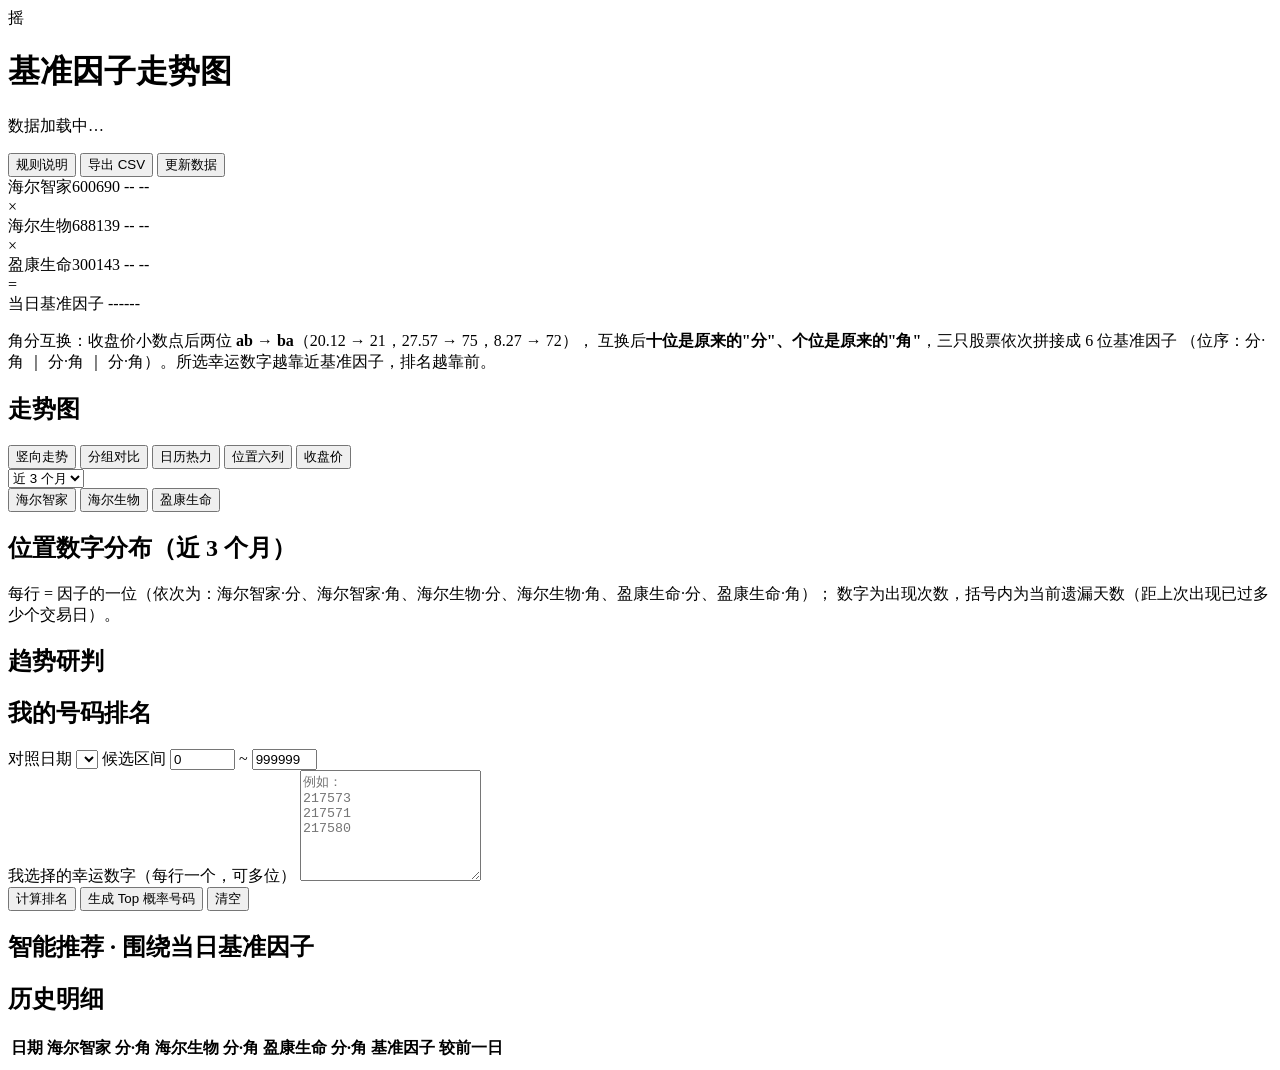
==== index.html @ 0a1f61da "chore: 更新 index.html" ====
<!DOCTYPE html>
<html lang="zh-CN">
<head>
<meta charset="UTF-8" />
<meta name="viewport" content="width=device-width, initial-scale=1.0" />
<title>摇号走势图 · 基准因子</title>
<link rel="stylesheet" href="styles.css" />
</head>
<body>
<header class="topbar">
  <div class="brand">
    <div class="logo">摇</div>
    <div>
      <h1>基准因子走势图</h1>
      <p class="sub" id="dataMeta">数据加载中…</p>
    </div>
  </div>
  <div class="topbar-actions">
    <button class="btn ghost" id="btnRule">规则说明</button>
    <button class="btn ghost" id="btnExport">导出 CSV</button>
    <button class="btn primary" id="btnRefresh">更新数据</button>
  </div>
</header>

<main class="wrap">
  <!-- 规则卡片 -->
  <section class="card rule-card">
    <div class="rule-formula">
      <div class="stock" data-stock="海尔智家">
        <span class="s-name">海尔智家</span><span class="s-code">600690</span>
        <span class="s-price" id="px0">--</span>
        <span class="s-jf" id="jf0">--</span>
      </div>
      <span class="op">×</span>
      <div class="stock" data-stock="海尔生物">
        <span class="s-name">海尔生物</span><span class="s-code">688139</span>
        <span class="s-price" id="px1">--</span>
        <span class="s-jf" id="jf1">--</span>
      </div>
      <span class="op">×</span>
      <div class="stock" data-stock="盈康生命">
        <span class="s-name">盈康生命</span><span class="s-code">300143</span>
        <span class="s-price" id="px2">--</span>
        <span class="s-jf" id="jf2">--</span>
      </div>
      <span class="op">=</span>
      <div class="factor-box">
        <span class="f-label">当日基准因子</span>
        <span class="f-num" id="factorNow">------</span>
      </div>
    </div>
    <p class="rule-hint">
      角分互换：收盘价小数点后两位 <b>ab</b> → <b>ba</b>（20.12 → 21，27.57 → 75，8.27 → 72），
      互换后<b>十位是原来的"分"、个位是原来的"角"</b>，三只股票依次拼接成 6 位基准因子
      （位序：分·角 ｜ 分·角 ｜ 分·角）。所选幸运数字越靠近基准因子，排名越靠前。
    </p>
  </section>

  <!-- 走势图 -->
  <section class="card">
    <div class="card-head">
      <h2>走势图</h2>
      <div class="head-tools">
        <div class="seg" id="chartTabs">
          <button class="seg-btn active" data-chart="vert">竖向走势</button>
          <button class="seg-btn" data-chart="group">分组对比</button>
          <button class="seg-btn" data-chart="heat">日历热力</button>
          <button class="seg-btn" data-chart="factor">位置六列</button>
          <button class="seg-btn" data-chart="price">收盘价</button>
        </div>
        <select class="select" id="rangeSel">
          <option value="22">近 1 个月</option>
          <option value="44">近 2 个月</option>
          <option value="66" selected>近 3 个月</option>
          <option value="0">全部</option>
        </select>
        <div class="seg seg-stock" id="stockSwitch">
          <button class="seg-btn active" data-stock="0">海尔智家</button>
          <button class="seg-btn" data-stock="1">海尔生物</button>
          <button class="seg-btn" data-stock="2">盈康生命</button>
        </div>
      </div>
    </div>
    <div class="chart-tools" id="chartTools"></div>
    <div class="chart-box" id="chartBox"></div>
    <div class="tip" id="chartTip"></div>
  </section>

  <div class="grid-2">
    <!-- 数字分布 -->
    <section class="card">
      <div class="card-head"><h2>位置数字分布（近 3 个月）</h2><span class="muted" id="distMeta"></span></div>
      <div id="distBox" class="dist-box"></div>
      <p class="muted small">每行 = 因子的一位（依次为：海尔智家·分、海尔智家·角、海尔生物·分、海尔生物·角、盈康生命·分、盈康生命·角）；
        数字为出现次数，括号内为当前遗漏天数（距上次出现已过多少个交易日）。</p>
    </section>

    <!-- 趋势研判 -->
    <section class="card">
      <div class="card-head"><h2>趋势研判</h2></div>
      <div id="trendBox" class="trend-box"></div>
    </section>
  </div>

  <!-- 选号 -->
  <section class="card">
    <div class="card-head">
      <h2>我的号码排名</h2>
      <div class="head-tools">
        <label class="inline-label">对照日期
          <select class="select" id="dateSel"></select>
        </label>
        <label class="inline-label">候选区间
          <input class="input sm" id="rangeFrom" value="0" size="6" />
          <span class="tilde">~</span>
          <input class="input sm" id="rangeTo" value="999999" size="6" />
        </label>
      </div>
    </div>
    <div class="picker-grid">
      <div class="picker-left">
        <label class="inline-label">我选择的幸运数字（每行一个，可多位）</label>
        <textarea id="myNums" class="input textarea" rows="7" placeholder="例如：&#10;217573&#10;217571&#10;217580"></textarea>
        <div class="btn-row">
          <button class="btn primary sm" id="btnRank">计算排名</button>
          <button class="btn ghost sm" id="btnGenTop">生成 Top 概率号码</button>
          <button class="btn ghost sm" id="btnClear">清空</button>
        </div>
      </div>
      <div class="picker-right">
        <div id="rankBox" class="rank-box"></div>
      </div>
    </div>
  </section>

  <!-- 智能推荐 -->
  <section class="card">
    <div class="card-head">
      <h2>智能推荐 · 围绕当日基准因子</h2>
      <span class="muted" id="smartMeta"></span>
    </div>
    <div id="smartBox" class="smart-box"></div>
  </section>

  <!-- 明细 -->
  <section class="card">
    <div class="card-head"><h2>历史明细</h2><span class="muted" id="tableMeta"></span></div>
    <div class="table-wrap">
      <table class="grid-table" id="detailTable">
        <thead>
          <tr>
            <th>日期</th>
            <th>海尔智家</th><th title="十位=分，个位=角（即互换后的两位数）">分·角</th>
            <th>海尔生物</th><th title="十位=分，个位=角（即互换后的两位数）">分·角</th>
            <th>盈康生命</th><th title="十位=分，个位=角（即互换后的两位数）">分·角</th>
            <th>基准因子</th>
            <th>较前一日</th>
          </tr>
        </thead>
        <tbody></tbody>
      </table>
    </div>
  </section>
</main>

<!-- 规则弹窗 -->
<div class="modal" id="ruleModal" hidden>
  <div class="modal-card">
    <h3>摇号规则与基准因子</h3>
    <ol class="rule-list">
      <li><b>基准因子</b>：三只甲级上市公司股票当天 15:00 收盘价的“角分”互换后依次拼接，共 6 位数字。</li>
      <li><b>角分互换</b>：小数点后两位取反。20.12 → 21，27.57 → 75，8.27 → 72。</li>
      <li><b>位序</b>：互换后<b>十位 = 原来的"分"、个位 = 原来的"角"</b>，故 6 位因子依次为
        智家(分·角) ｜ 生物(分·角) ｜ 生命(分·角)。分位随 0.01 元跳动、变化极快；角位随 0.1 元跳动、相对稳定。</li>
      <li><b>当日基准因子</b>：海尔智家(600690) 两位 + 海尔生物(688139) 两位 + 盈康生命(300143) 两位。</li>
      <li><b>名称说明</b>：规则图中的“盛康生命”对应深交所创业板 <b>盈康生命 300143</b>（盈康生命科技股份有限公司，山东青岛盛康一生大厦，海尔集团体系内）。</li>
      <li><b>排名规则</b>：所选幸运数字与当日基准因子的数值距离越小，排名越靠前（217573、217571 与 217572 相差 1，为并列第一）。</li>
      <li><b>志愿规则</b>：所报志愿区域 = 平行志愿；选择“系统自动分配”为兜底；不报志愿区域 = 掉档。</li>
    </ol>
    <p class="muted small">数据来源：东方财富日 K（不复权收盘价）。本页仅供个人趋势研判与选号参考，不构成任何投资建议。</p>
    <button class="btn primary sm" id="btnCloseRule">知道了</button>
  </div>
</div>

<script src="data/factors.js"></script>
<script src="app.js"></script>
</body>
</html>
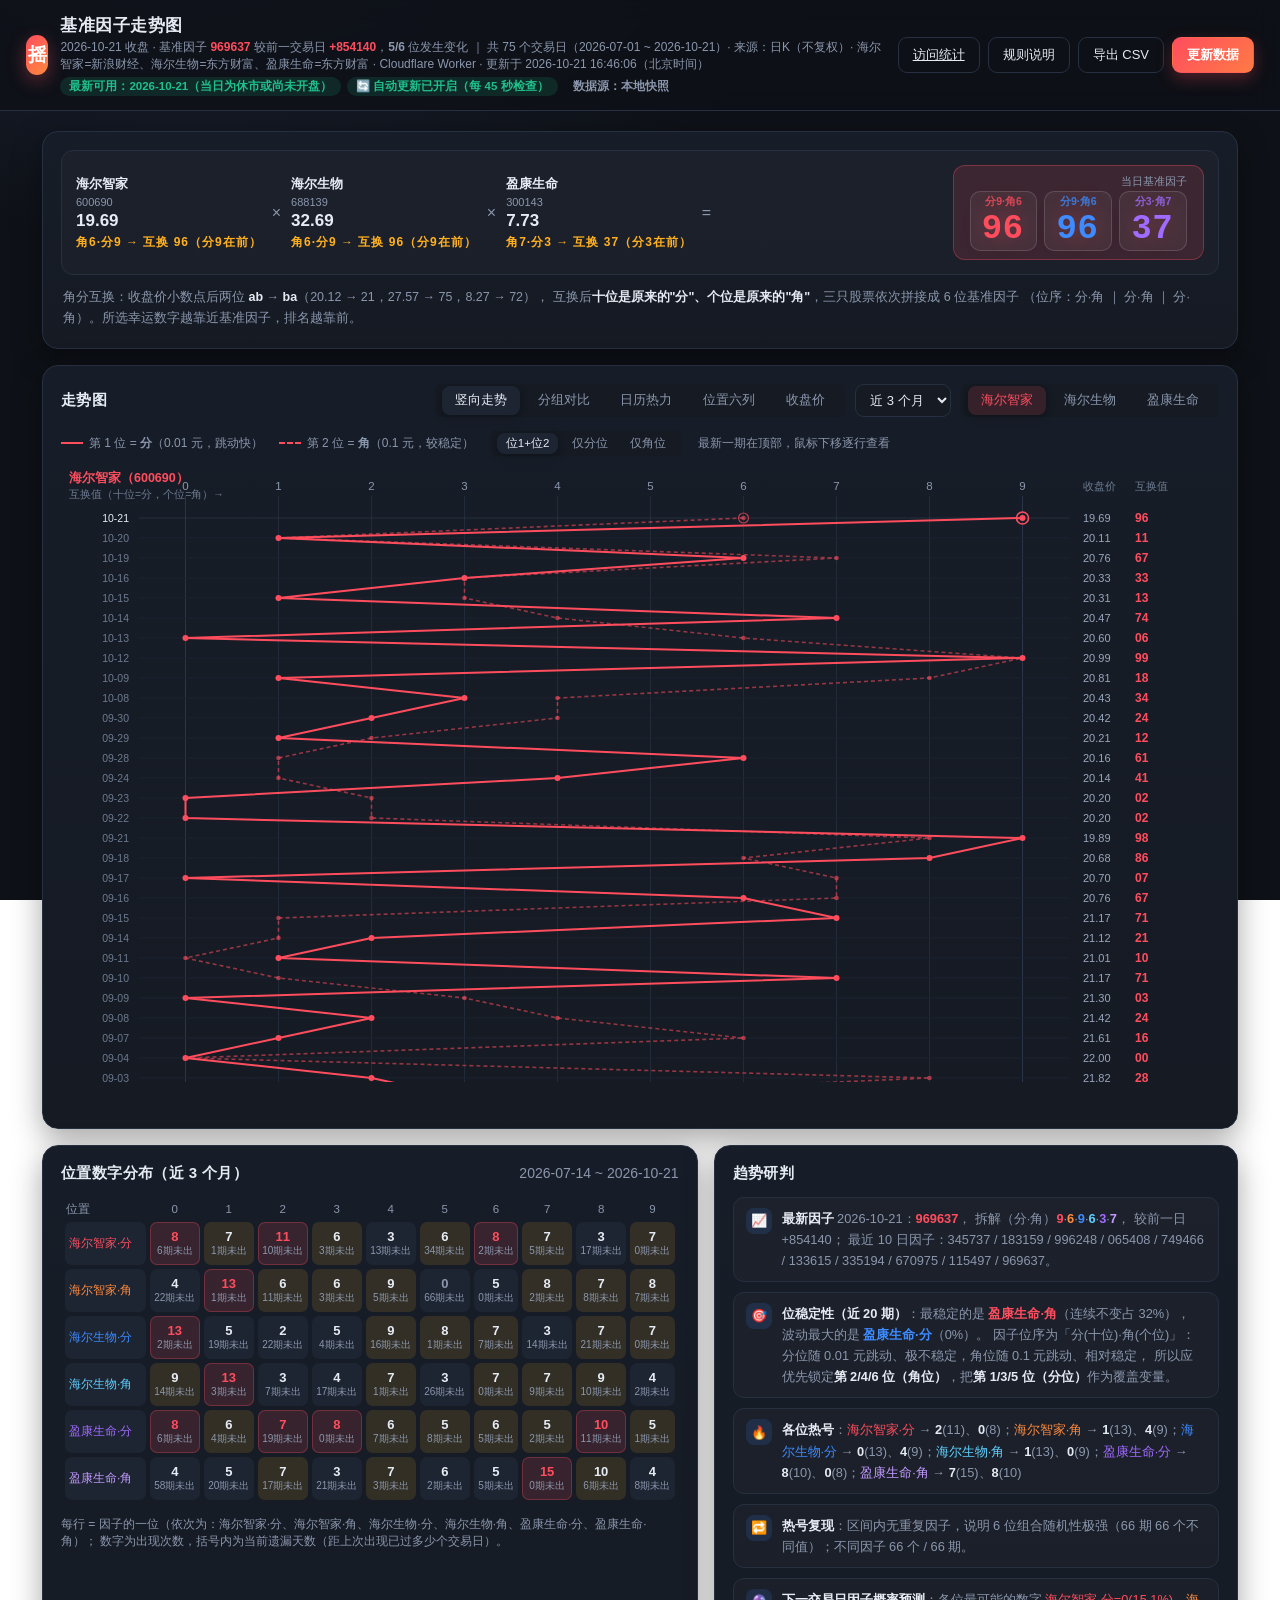
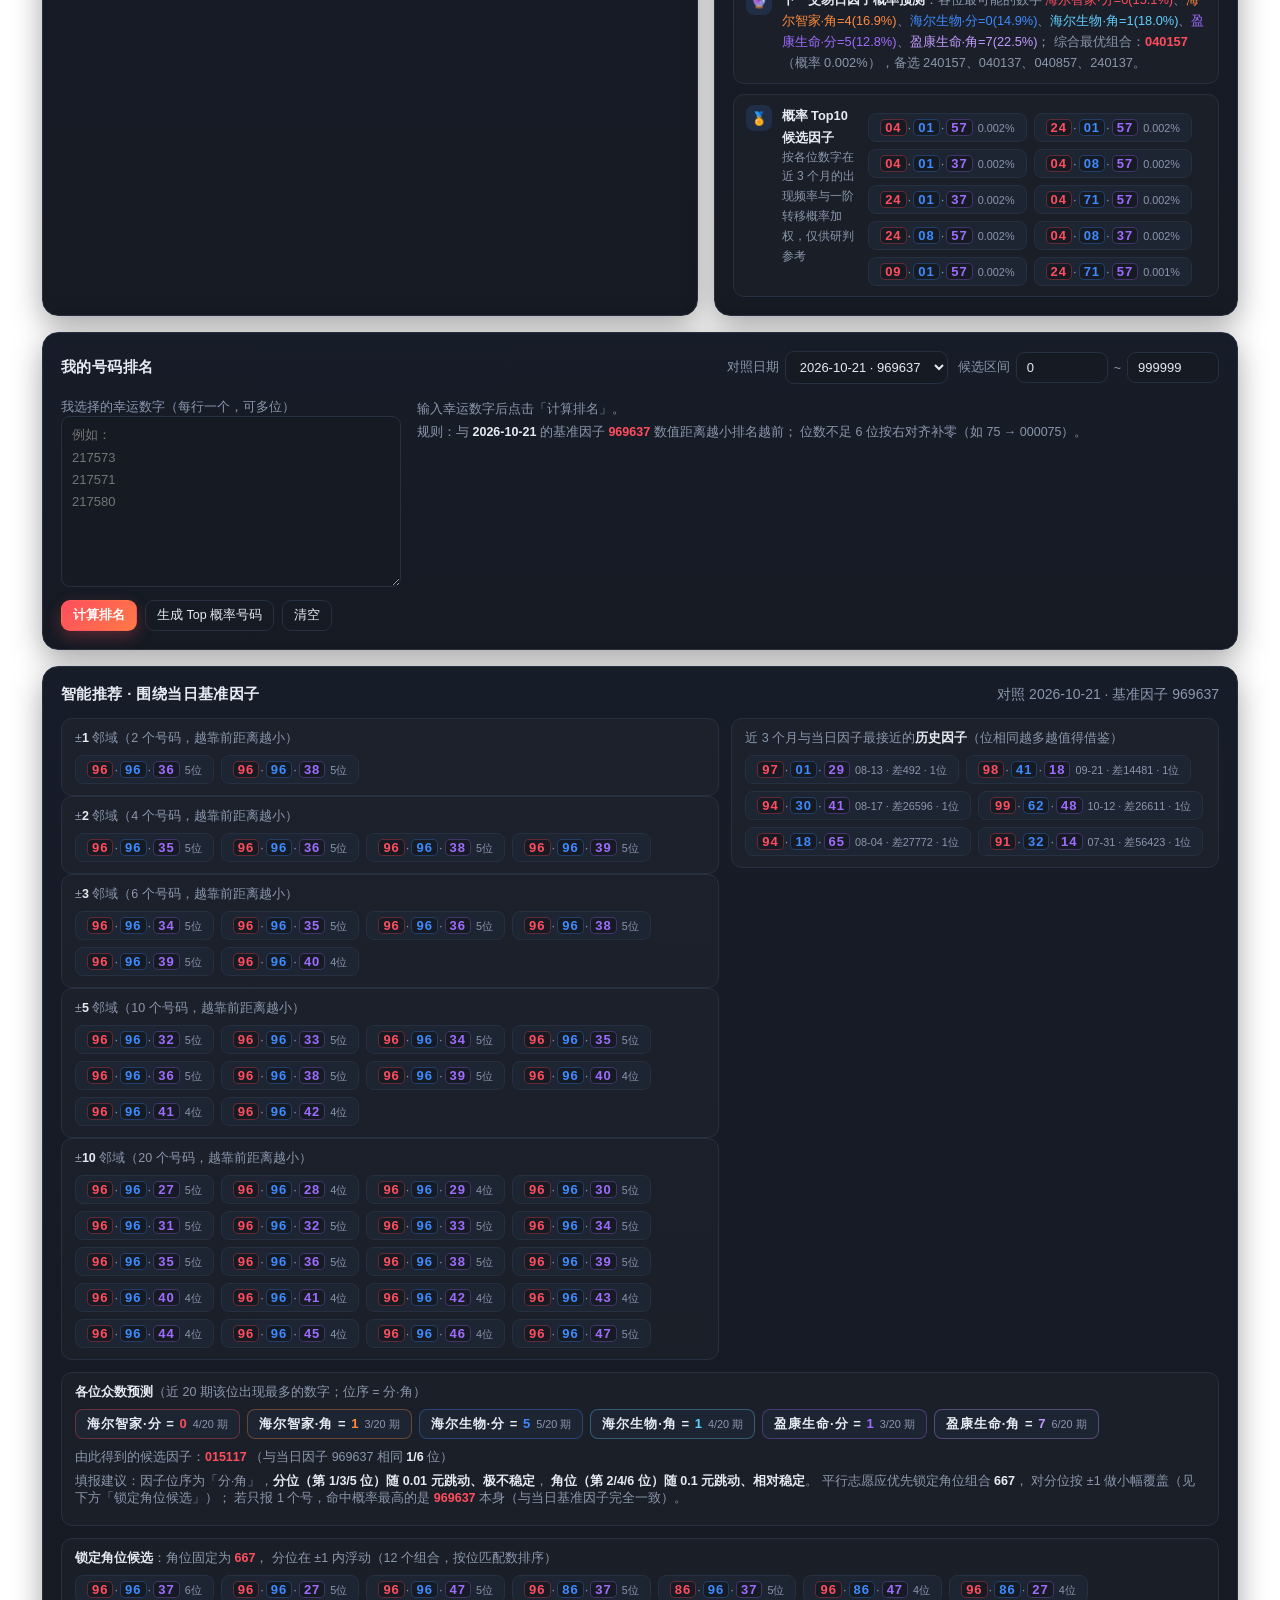
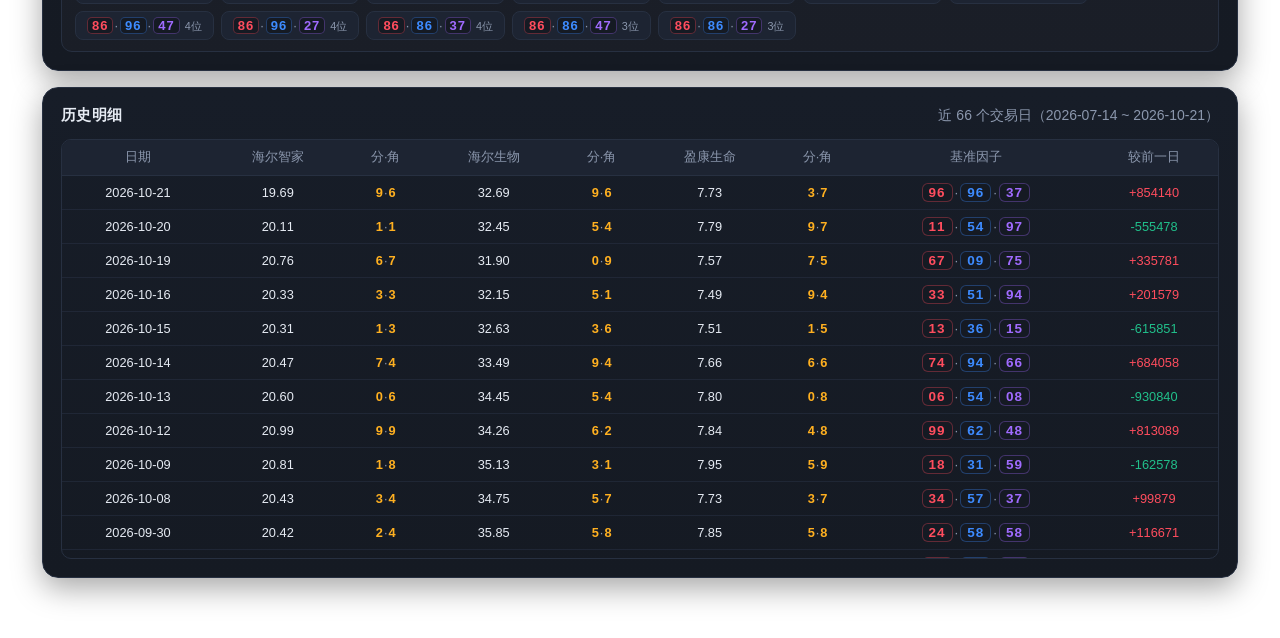
==== commit d16b04ad: "feat: 接入访问统计（PV/UV + 点击热力图） index.html" ====
--- a/index.html
+++ b/index.html
@@ -16,6 +16,7 @@
     </div>
   </div>
   <div class="topbar-actions">
+    <a class="btn ghost" href="https://yaohao-stats.pages.dev/" target="_blank" rel="noopener">访问统计</a>
     <button class="btn ghost" id="btnRule">规则说明</button>
     <button class="btn ghost" id="btnExport">导出 CSV</button>
     <button class="btn primary" id="btnRefresh">更新数据</button>
@@ -184,5 +185,6 @@
 
 <script src="data/factors.js"></script>
 <script src="app.js"></script>
+<script src="track.js"></script>
 </body>
 </html>
--- a/styles.css
+++ b/styles.css
@@ -0,0 +1,330 @@
+:root {
+  --bg: #0e1117;
+  --bg-soft: #151a23;
+  --card: #171d28;
+  --card-2: #1d2432;
+  --line: #273041;
+  --text: #e6ebf3;
+  --muted: #8b97ad;
+  --red: #ff4d5e;
+  --red-soft: rgba(255, 77, 94, 0.14);
+  --blue: #3d8bff;
+  --blue-soft: rgba(61, 139, 255, 0.14);
+  --green: #21c08b;
+  --amber: #ffb020;
+  --violet: #a06bff;
+  --shadow: 0 10px 30px rgba(0, 0, 0, 0.35);
+}
+
+* { box-sizing: border-box; }
+
+html, body {
+  margin: 0;
+  padding: 0;
+  background: radial-gradient(1200px 600px at 15% -10%, #1b2436 0%, var(--bg) 55%) fixed;
+  color: var(--text);
+  font-family: -apple-system, BlinkMacSystemFont, "PingFang SC", "Microsoft YaHei", "Helvetica Neue", Arial, sans-serif;
+  font-size: 14px;
+  -webkit-font-smoothing: antialiased;
+}
+
+h1, h2, h3 { margin: 0; font-weight: 650; }
+.muted { color: var(--muted); }
+.small { font-size: 12px; }
+
+/* ---------- topbar ---------- */
+.topbar {
+  display: flex; align-items: center; justify-content: space-between;
+  gap: 16px; padding: 14px 26px;
+  background: rgba(14, 17, 23, 0.82);
+  border-bottom: 1px solid var(--line);
+  backdrop-filter: blur(10px);
+  position: sticky; top: 0; z-index: 30;
+}
+.brand { display: flex; align-items: center; gap: 12px; }
+.logo {
+  width: 40px; height: 40px; border-radius: 12px;
+  display: grid; place-items: center;
+  background: linear-gradient(135deg, var(--red), #ff8a3d);
+  font-weight: 800; font-size: 19px; color: #fff;
+  box-shadow: 0 6px 18px rgba(255, 77, 94, 0.35);
+}
+.brand h1 { font-size: 17px; letter-spacing: .5px; }
+.sub { margin: 2px 0 0; font-size: 12px; color: var(--muted); }
+.state-tag {
+  display: inline-block; margin-top: 4px; padding: 2px 9px; border-radius: 20px;
+  font-size: 11.5px; font-weight: 600;
+}
+.state-tag.warn { background: rgba(255, 176, 32, .16); color: var(--amber); }
+.state-tag.ok { background: rgba(33, 192, 139, .14); color: var(--green); }
+.state-tag + .state-tag { margin-left: 6px; }
+
+/* 轻提示 */
+.toast-msg {
+  position: fixed; right: 20px; bottom: 20px; z-index: 90;
+  padding: 10px 16px; border-radius: 10px; font-size: 13px;
+  background: rgba(23, 29, 40, .96); border: 1px solid rgba(33, 192, 139, .45);
+  color: var(--green); box-shadow: 0 8px 24px rgba(0, 0, 0, .4);
+  opacity: 0; transform: translateY(10px); transition: .25s ease; pointer-events: none;
+}
+.toast-msg.show { opacity: 1; transform: none; }
+.topbar-actions { display: flex; gap: 8px; }
+
+.btn {
+  border: 1px solid var(--line);
+  background: var(--card-2);
+  color: var(--text);
+  padding: 8px 14px;
+  border-radius: 9px;
+  cursor: pointer;
+  font-size: 13px;
+  transition: .16s ease;
+  white-space: nowrap;
+}
+.btn:hover { border-color: #3b4a63; transform: translateY(-1px); }
+.btn.primary {
+  background: linear-gradient(135deg, var(--red), #ff7a45);
+  border-color: transparent; color: #fff; font-weight: 600;
+  box-shadow: 0 6px 16px rgba(255, 77, 94, 0.28);
+}
+.btn.ghost { background: transparent; }
+.btn.sm { padding: 6px 11px; font-size: 12.5px; }
+
+/* ---------- layout ---------- */
+.wrap { max-width: 1240px; margin: 0 auto; padding: 20px 22px 60px; display: flex; flex-direction: column; gap: 16px; }
+.card {
+  background: linear-gradient(180deg, var(--card) 0%, var(--bg-soft) 100%);
+  border: 1px solid var(--line);
+  border-radius: 16px;
+  padding: 18px;
+  box-shadow: var(--shadow);
+}
+.card-head { display: flex; align-items: center; justify-content: space-between; gap: 12px; margin-bottom: 14px; flex-wrap: wrap; }
+.card-head h2 { font-size: 15px; letter-spacing: .4px; }
+.head-tools { display: flex; align-items: center; gap: 10px; flex-wrap: wrap; }
+.grid-2 { display: grid; grid-template-columns: 1.25fr 1fr; gap: 16px; }
+@media (max-width: 940px) { .grid-2 { grid-template-columns: 1fr; } }
+
+/* ---------- 规则卡 ---------- */
+.rule-formula {
+  display: flex; align-items: center; gap: 10px; flex-wrap: wrap;
+  padding: 14px; border-radius: 12px;
+  background: rgba(255, 255, 255, .02); border: 1px solid var(--line);
+}
+.stock { display: flex; flex-direction: column; gap: 3px; min-width: 132px; }
+.s-name { font-size: 13px; font-weight: 600; }
+.s-code { font-size: 11px; color: var(--muted); }
+.s-price { font-size: 17px; font-weight: 700; font-variant-numeric: tabular-nums; }
+.s-jf {
+  font-size: 12px; color: var(--amber); font-weight: 700;
+  font-variant-numeric: tabular-nums; letter-spacing: 1px;
+}
+.op { color: var(--muted); font-size: 16px; }
+.factor-box {
+  margin-left: auto; display: flex; flex-direction: column; gap: 2px; align-items: flex-end;
+  padding: 8px 16px; border-radius: 12px;
+  background: var(--red-soft); border: 1px solid rgba(255, 77, 94, .35);
+}
+.f-label { font-size: 11px; color: var(--muted); }
+.f-num {
+  font-size: 34px; font-weight: 800; letter-spacing: 4px;
+  font-variant-numeric: tabular-nums;
+  color: var(--red); text-shadow: 0 0 22px rgba(255, 77, 94, .45);
+}
+.rule-hint { margin: 12px 2px 0; font-size: 12.5px; color: var(--muted); line-height: 1.7; }
+.rule-hint b { color: var(--text); }
+
+/* ---------- 控件 ---------- */
+.seg { display: inline-flex; background: var(--bg-soft); border: 1px solid var(--line); border-radius: 10px; padding: 3px; }
+.seg-btn {
+  border: 0; background: transparent; color: var(--muted);
+  padding: 6px 13px; border-radius: 8px; cursor: pointer; font-size: 12.5px;
+}
+.seg-btn.active { background: var(--card-2); color: var(--text); box-shadow: 0 2px 8px rgba(0,0,0,.3); }
+.select, .input {
+  background: var(--bg-soft); border: 1px solid var(--line); color: var(--text);
+  border-radius: 9px; padding: 7px 10px; font-size: 13px; outline: none;
+  font-variant-numeric: tabular-nums;
+}
+.select:focus, .input:focus { border-color: var(--blue); }
+.inline-label { display: inline-flex; align-items: center; gap: 6px; font-size: 12.5px; color: var(--muted); }
+.input.sm { width: 92px; }
+.input.textarea { width: 100%; resize: vertical; line-height: 1.7; font-family: inherit; }
+.tilde { color: var(--muted); }
+.btn-row { display: flex; gap: 8px; margin-top: 10px; flex-wrap: wrap; }
+
+/* ---------- 图表 ---------- */
+.chart-box { width: 100%; overflow-x: auto; }
+.chart-box.scroll-y { max-height: 620px; overflow-y: auto; }
+.chart-box svg { display: block; }
+
+/* 迷你开关 */
+.seg-mini { padding: 2px; }
+.seg-mini .seg-btn { padding: 3px 9px; font-size: 11.5px; }
+
+/* 股票切换器 */
+.seg-stock .seg-btn[data-stock="0"].active { color: #ff4d5e; background: rgba(255,77,94,.14); }
+.seg-stock .seg-btn[data-stock="1"].active { color: #3d8bff; background: rgba(61,139,255,.14); }
+.seg-stock .seg-btn[data-stock="2"].active { color: #a06bff; background: rgba(160,107,255,.16); }
+.sub-chart { margin-bottom: 14px; }
+.chart-legend {
+  display: flex; align-items: center; gap: 16px; flex-wrap: wrap;
+  margin-top: 8px; font-size: 12px; color: var(--muted);
+}
+.chart-tools { margin-bottom: 6px; }
+.chart-tools:empty { display: none; }
+.chart-legend i { display: inline-block; width: 22px; height: 0; vertical-align: middle; margin-right: 6px; }
+.chart-legend .lg-solid { border-top: 2px solid var(--red); }
+.chart-legend .lg-dash { border-top: 2px dashed var(--muted); }
+
+/* ---------- 日历热力 ---------- */
+.hm { max-height: 520px; overflow: auto; border: 1px solid var(--line); border-radius: 10px; }
+table.hm-table { width: 100%; border-collapse: separate; border-spacing: 0; font-size: 12.5px; }
+table.hm-table th {
+  position: sticky; top: 0; z-index: 2; background: var(--card-2);
+  padding: 8px 6px; font-weight: 500; color: var(--muted); font-size: 11.5px; text-align: center;
+  border-bottom: 1px solid var(--line);
+}
+table.hm-table th.d { text-align: left; padding-left: 12px; width: 92px; }
+table.hm-table th.p { width: 52px; }
+table.hm-table th.p.sep { border-left: 2px solid var(--line); }
+table.hm-table th.f { width: 210px; }
+table.hm-table td { padding: 0; text-align: center; }
+table.hm-table td.d {
+  text-align: left; padding: 6px 12px; color: var(--muted);
+  font-variant-numeric: tabular-nums; border-bottom: 1px solid rgba(39,48,65,.5);
+}
+table.hm-table td.c {
+  font-weight: 700; color: #fff; font-variant-numeric: tabular-nums;
+  border-bottom: 1px solid rgba(15,20,28,.55); text-shadow: 0 1px 2px rgba(0,0,0,.35);
+}
+table.hm-table td.c.sep { border-left: 2px solid var(--line); }
+table.hm-table td.f {
+  padding: 5px 10px; border-bottom: 1px solid rgba(39,48,65,.5); white-space: nowrap;
+}
+table.hm-table tbody tr:hover td.d { color: var(--text); background: rgba(61,139,255,.07); }
+.seg {
+  display: inline-block; padding: 1px 6px; border-radius: 6px;
+  border: 1px solid transparent; font-weight: 800; letter-spacing: 1px;
+  font-variant-numeric: tabular-nums;
+}
+.seg.plain { color: inherit; border-color: rgba(255,255,255,.16); }
+.sepgap { color: var(--muted); margin: 0 2px; font-weight: 400; }
+
+/* 顶部大因子：拆成三段 */
+.f-num {
+  display: flex; gap: 7px; font-weight: 800;
+  font-variant-numeric: tabular-nums;
+  text-shadow: 0 0 22px rgba(255, 77, 94, .35);
+}
+.f-num .fseg {
+  font-size: 34px; line-height: 1.15; padding: 3px 12px 4px; border-radius: 10px;
+  background: rgba(255,255,255,.05); border: 1px solid rgba(255,255,255,.14);
+  letter-spacing: 2px; display: flex; flex-direction: column; align-items: center;
+}
+.f-num .fseg small { font-size: 10.5px; letter-spacing: 0; opacity: .8; font-weight: 600; }
+.tip {
+  margin-top: 8px; font-size: 12.5px; color: var(--muted); min-height: 20px;
+  font-variant-numeric: tabular-nums;
+}
+.tip b { color: var(--text); }
+
+/* ---------- 分布表 ---------- */
+.dist-box { overflow-x: auto; }
+table.dist { border-collapse: separate; border-spacing: 4px; width: 100%; }
+table.dist th { font-size: 11.5px; color: var(--muted); font-weight: 500; text-align: center; }
+table.dist th.rowhead { text-align: left; white-space: nowrap; }
+table.dist td.rowhead { text-align: left; white-space: nowrap; padding-right: 12px; font-size: 12px; }
+table.dist td {
+  text-align: center; padding: 7px 4px; border-radius: 7px; font-size: 13px;
+  background: var(--card-2); font-variant-numeric: tabular-nums; position: relative;
+}
+table.dist td .d { font-weight: 700; }
+table.dist td .c { font-size: 10px; color: var(--muted); }
+table.dist td.hot { background: var(--red-soft); box-shadow: inset 0 0 0 1px rgba(255,77,94,.3); }
+table.dist td.hot .d { color: var(--red); }
+table.dist td.mid { background: rgba(255, 176, 32, .12); }
+table.dist td.miss { color: var(--muted); }
+
+/* ---------- 趋势 ---------- */
+.trend-box { display: flex; flex-direction: column; gap: 10px; }
+.trend-item {
+  display: flex; gap: 10px; align-items: flex-start;
+  padding: 10px 12px; border-radius: 11px;
+  background: rgba(255,255,255,.02); border: 1px solid var(--line);
+}
+.trend-item .ti-ico {
+  width: 26px; height: 26px; border-radius: 8px; display: grid; place-items: center;
+  font-size: 13px; background: var(--blue-soft); color: var(--blue); flex: none;
+}
+.trend-item .ti-body { font-size: 12.8px; line-height: 1.65; color: var(--muted); }
+.trend-item .ti-body b { color: var(--text); }
+.trend-item .ti-body .hot { color: var(--red); font-weight: 700; }
+.trend-item .ti-body .cold { color: var(--blue); font-weight: 700; }
+
+/* ---------- 选号 ---------- */
+.picker-grid { display: grid; grid-template-columns: 340px 1fr; gap: 16px; }
+@media (max-width: 940px) { .picker-grid { grid-template-columns: 1fr; } }
+.rank-box { min-height: 120px; }
+.rank-table { width: 100%; border-collapse: collapse; font-size: 13px; }
+.rank-table th, .rank-table td { padding: 8px 10px; text-align: center; border-bottom: 1px solid var(--line); }
+.rank-table th { color: var(--muted); font-weight: 500; font-size: 12px; }
+.rank-table td.num { font-variant-numeric: tabular-nums; letter-spacing: 1px; font-weight: 700; }
+.rank-table tr.gold td.num { color: var(--amber); }
+.rank-table tr.silver td.num { color: #c9d4e5; }
+.rank-table tr.bronze td.num { color: #d08a5a; }
+.rank-table tr.win { background: rgba(255, 77, 94, .08); }
+.badge { display: inline-block; padding: 2px 8px; border-radius: 20px; font-size: 11.5px; }
+.badge.gold { background: rgba(255,176,32,.16); color: var(--amber); }
+.badge.red { background: var(--red-soft); color: var(--red); }
+.badge.blue { background: var(--blue-soft); color: var(--blue); }
+.badge.gray { background: rgba(139,151,173,.15); color: var(--muted); }
+.hint-box { font-size: 12.5px; color: var(--muted); line-height: 1.8; }
+.hint-box b { color: var(--text); }
+.chip-list { display: flex; flex-wrap: wrap; gap: 7px; margin-top: 8px; }
+.chip {
+  padding: 5px 11px; border-radius: 8px; background: var(--card-2);
+  border: 1px solid var(--line); font-size: 13px; font-weight: 700;
+  font-variant-numeric: tabular-nums; letter-spacing: 1px;
+}
+.chip small { color: var(--muted); font-weight: 500; margin-left: 5px; letter-spacing: 0; }
+.chip .seg { padding: 0 4px; border-radius: 5px; }
+.chip .sepgap { margin: 0 1px; }
+
+/* ---------- 智能推荐 ---------- */
+.smart-box { display: flex; flex-direction: column; gap: 12px; }
+.smart-item {
+  padding: 11px 13px; border-radius: 11px;
+  background: rgba(255,255,255,.02); border: 1px solid var(--line);
+}
+.si-title { font-size: 12.5px; color: var(--muted); margin-bottom: 7px; }
+.si-title b { color: var(--text); }
+.smart-cols { display: grid; grid-template-columns: 1.35fr 1fr; gap: 12px; }
+@media (max-width: 940px) { .smart-cols { grid-template-columns: 1fr; } }
+
+/* ---------- 明细表 ---------- */
+.table-wrap { max-height: 420px; overflow: auto; border-radius: 10px; border: 1px solid var(--line); }
+.grid-table { width: 100%; border-collapse: collapse; font-size: 12.8px; }
+.grid-table th {
+  position: sticky; top: 0; background: var(--card-2); z-index: 2;
+  padding: 9px 10px; text-align: center; font-weight: 500; color: var(--muted);
+  border-bottom: 1px solid var(--line); white-space: nowrap;
+}
+.grid-table td { padding: 7px 10px; text-align: center; border-bottom: 1px solid rgba(39,48,65,.6); font-variant-numeric: tabular-nums; }
+.grid-table tbody tr:hover { background: rgba(61,139,255,.06); }
+.grid-table td.f { font-weight: 800; font-size: 13.5px; white-space: nowrap; }
+.grid-table td.jf { color: var(--amber); font-weight: 600; }
+.grid-table td.jf .dot { color: var(--muted); font-weight: 400; margin: 0 1px; }
+.grid-table td.up { color: var(--red); }
+.grid-table td.down { color: var(--green); }
+
+/* ---------- modal ---------- */
+.modal { position: fixed; inset: 0; background: rgba(6,8,12,.7); display: grid; place-items: center; z-index: 60; backdrop-filter: blur(4px); }
+.modal[hidden] { display: none; }
+.modal-card {
+  width: min(560px, 92vw); background: var(--card); border: 1px solid var(--line);
+  border-radius: 16px; padding: 22px; box-shadow: var(--shadow);
+}
+.modal-card h3 { margin-bottom: 12px; font-size: 16px; }
+.rule-list { margin: 0 0 14px; padding-left: 20px; line-height: 1.9; font-size: 13px; color: var(--muted); }
+.rule-list b { color: var(--text); }
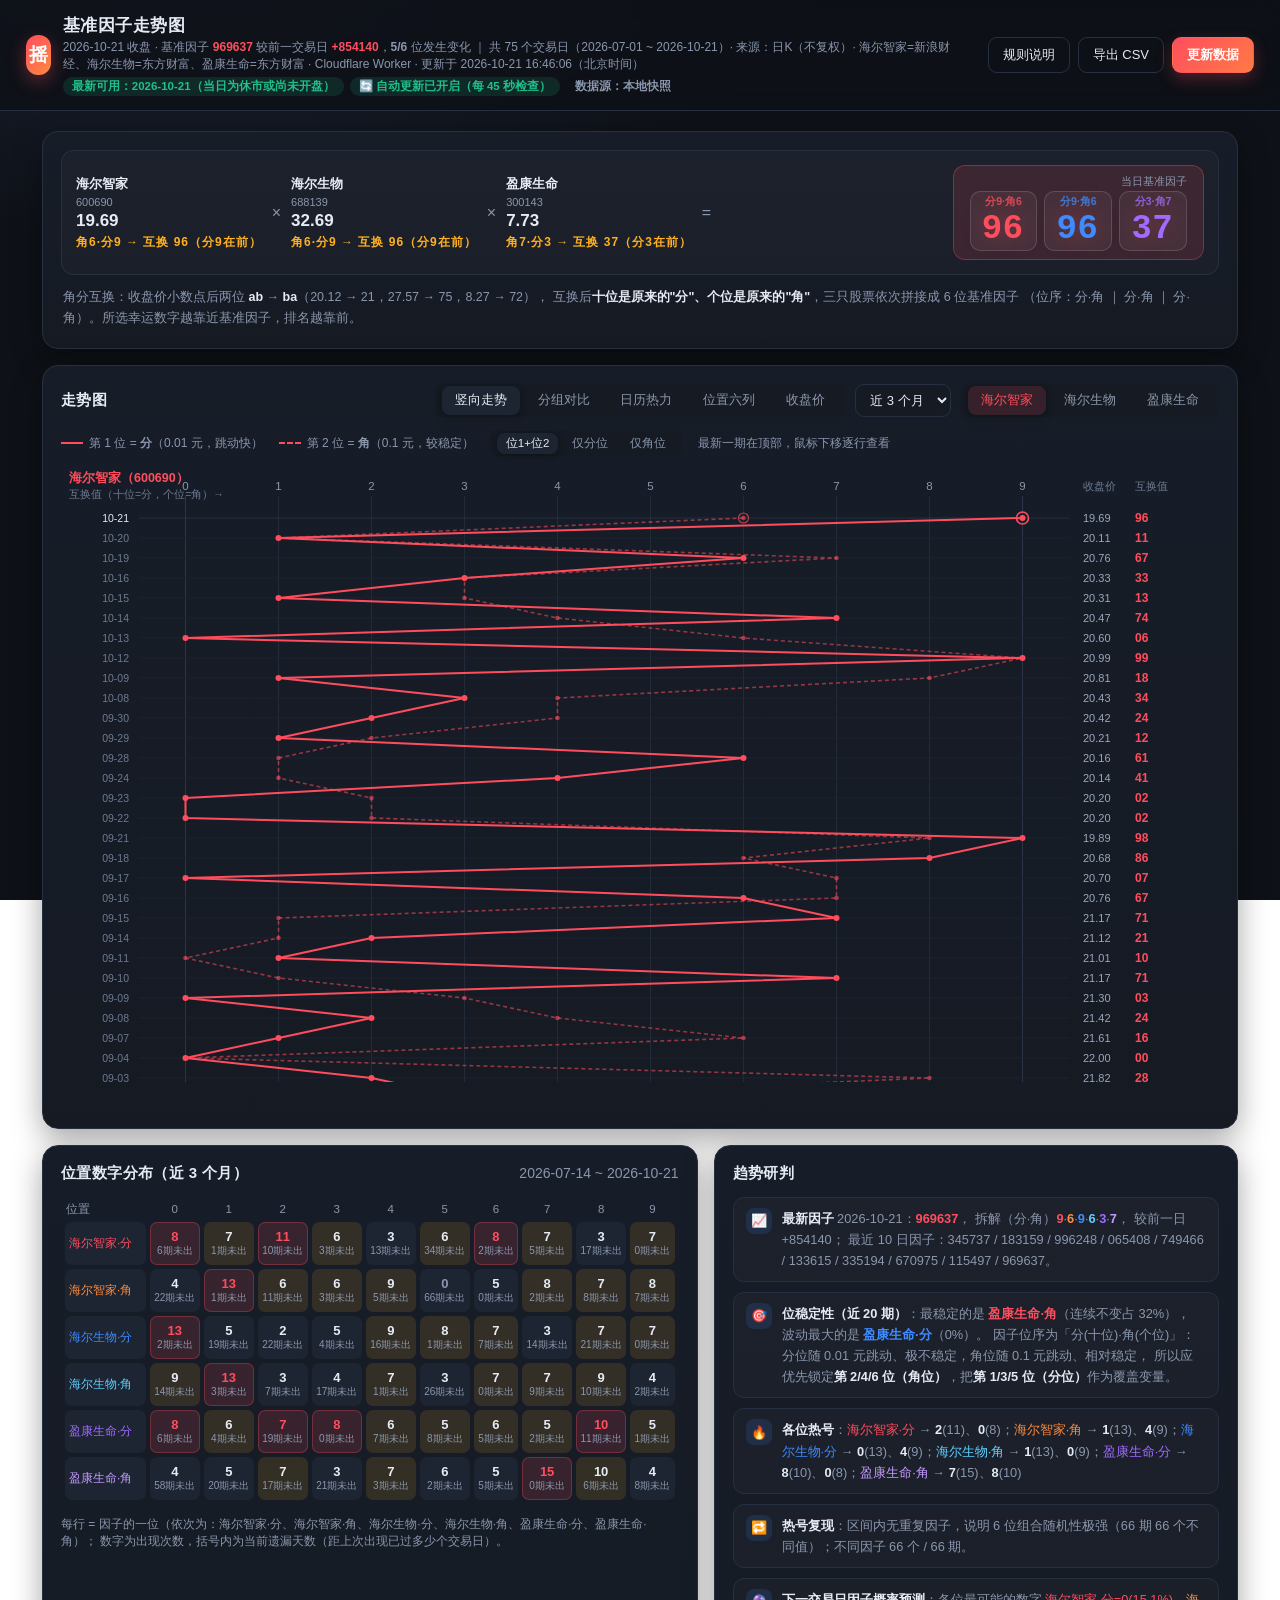
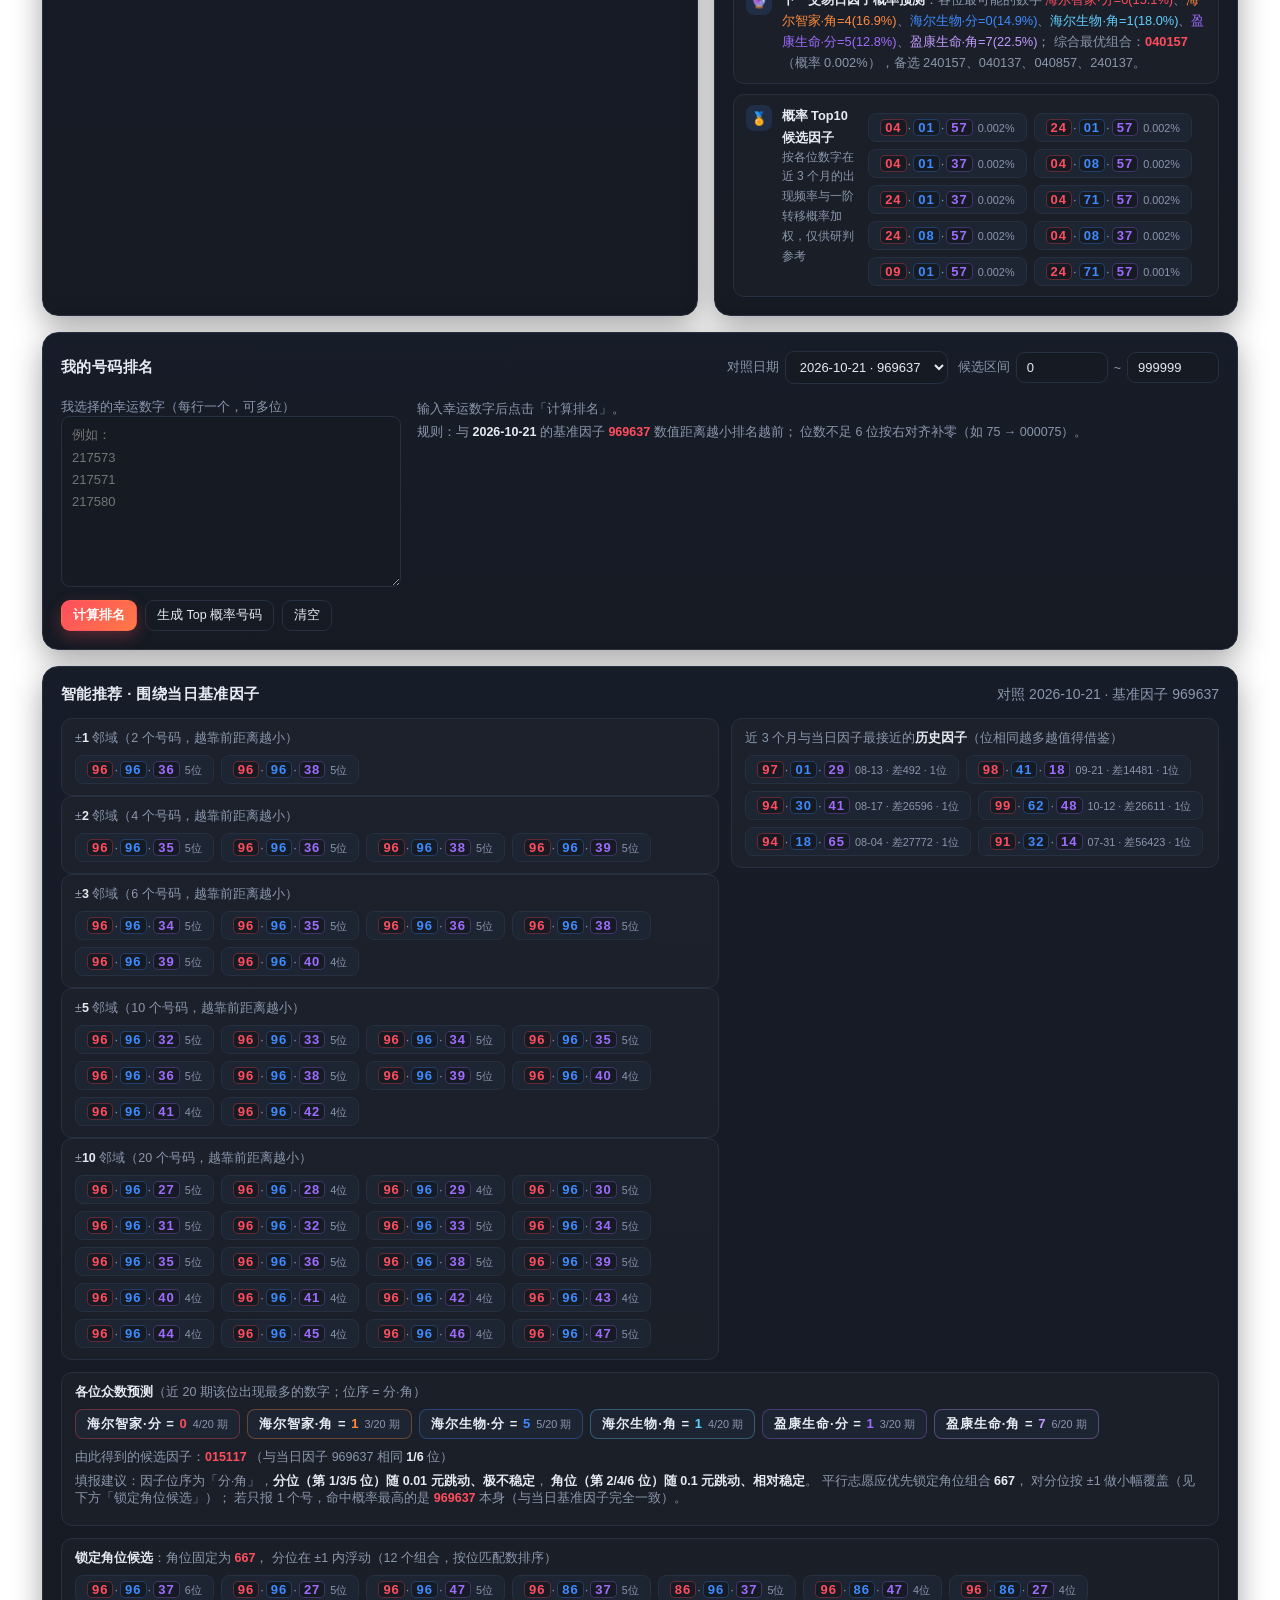
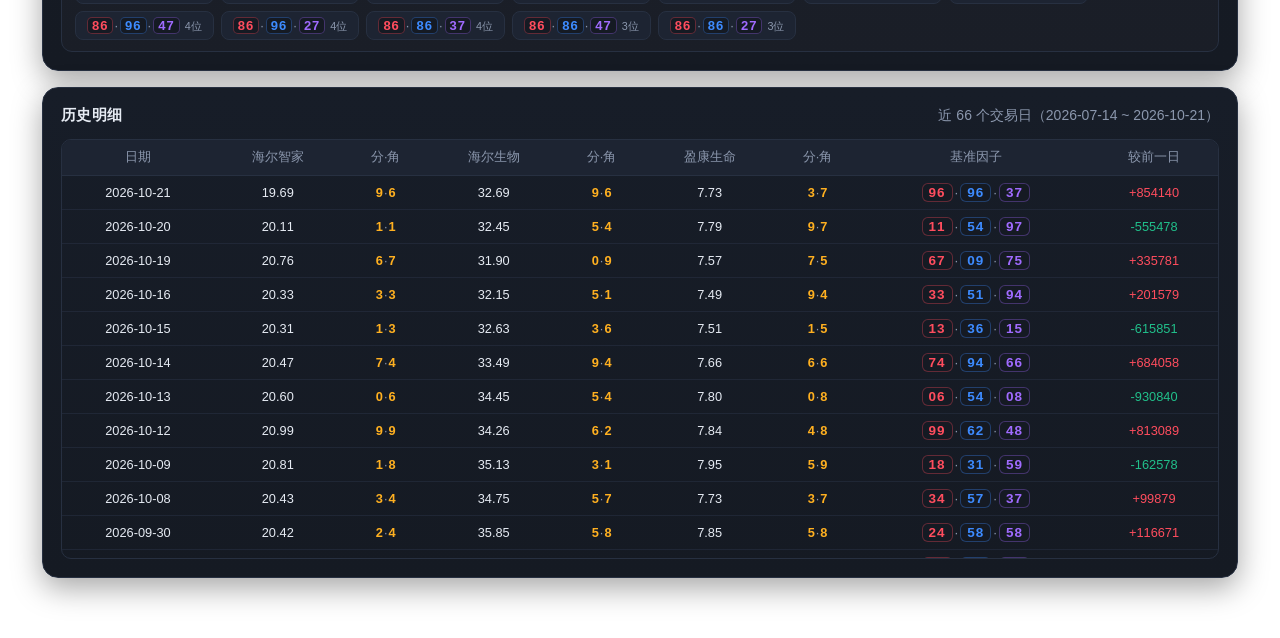
==== commit baf83da1: "chore: 走势图页面移除「访问统计」入口（统计功能保留）" ====
--- a/index.html
+++ b/index.html
@@ -16,7 +16,6 @@
     </div>
   </div>
   <div class="topbar-actions">
-    <a class="btn ghost" href="https://yaohao-stats.pages.dev/" target="_blank" rel="noopener">访问统计</a>
     <button class="btn ghost" id="btnRule">规则说明</button>
     <button class="btn ghost" id="btnExport">导出 CSV</button>
     <button class="btn primary" id="btnRefresh">更新数据</button>
--- a/styles.css
+++ b/styles.css
@@ -88,6 +88,7 @@
   box-shadow: 0 6px 16px rgba(255, 77, 94, 0.28);
 }
 .btn.ghost { background: transparent; }
+a.btn { text-decoration: none; display: inline-block; }
 .btn.sm { padding: 6px 11px; font-size: 12.5px; }
 
 /* ---------- layout ---------- */
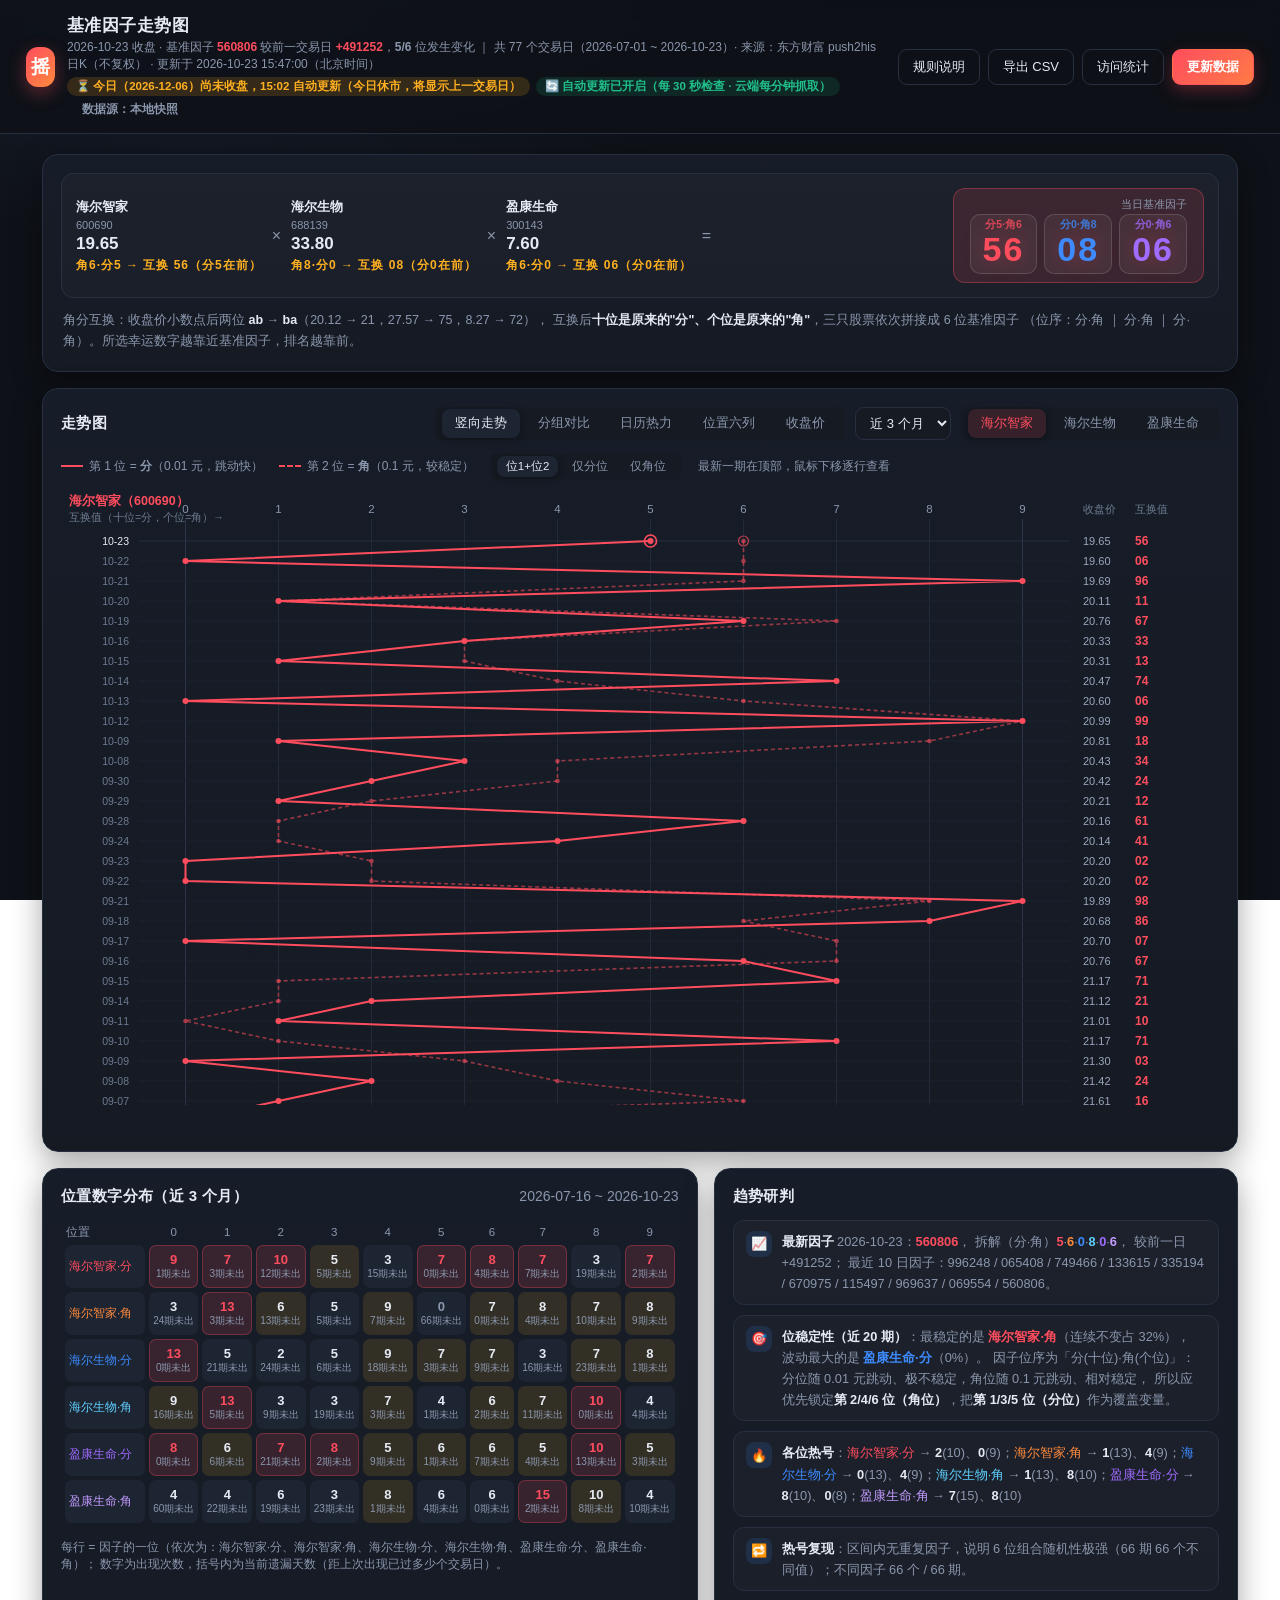
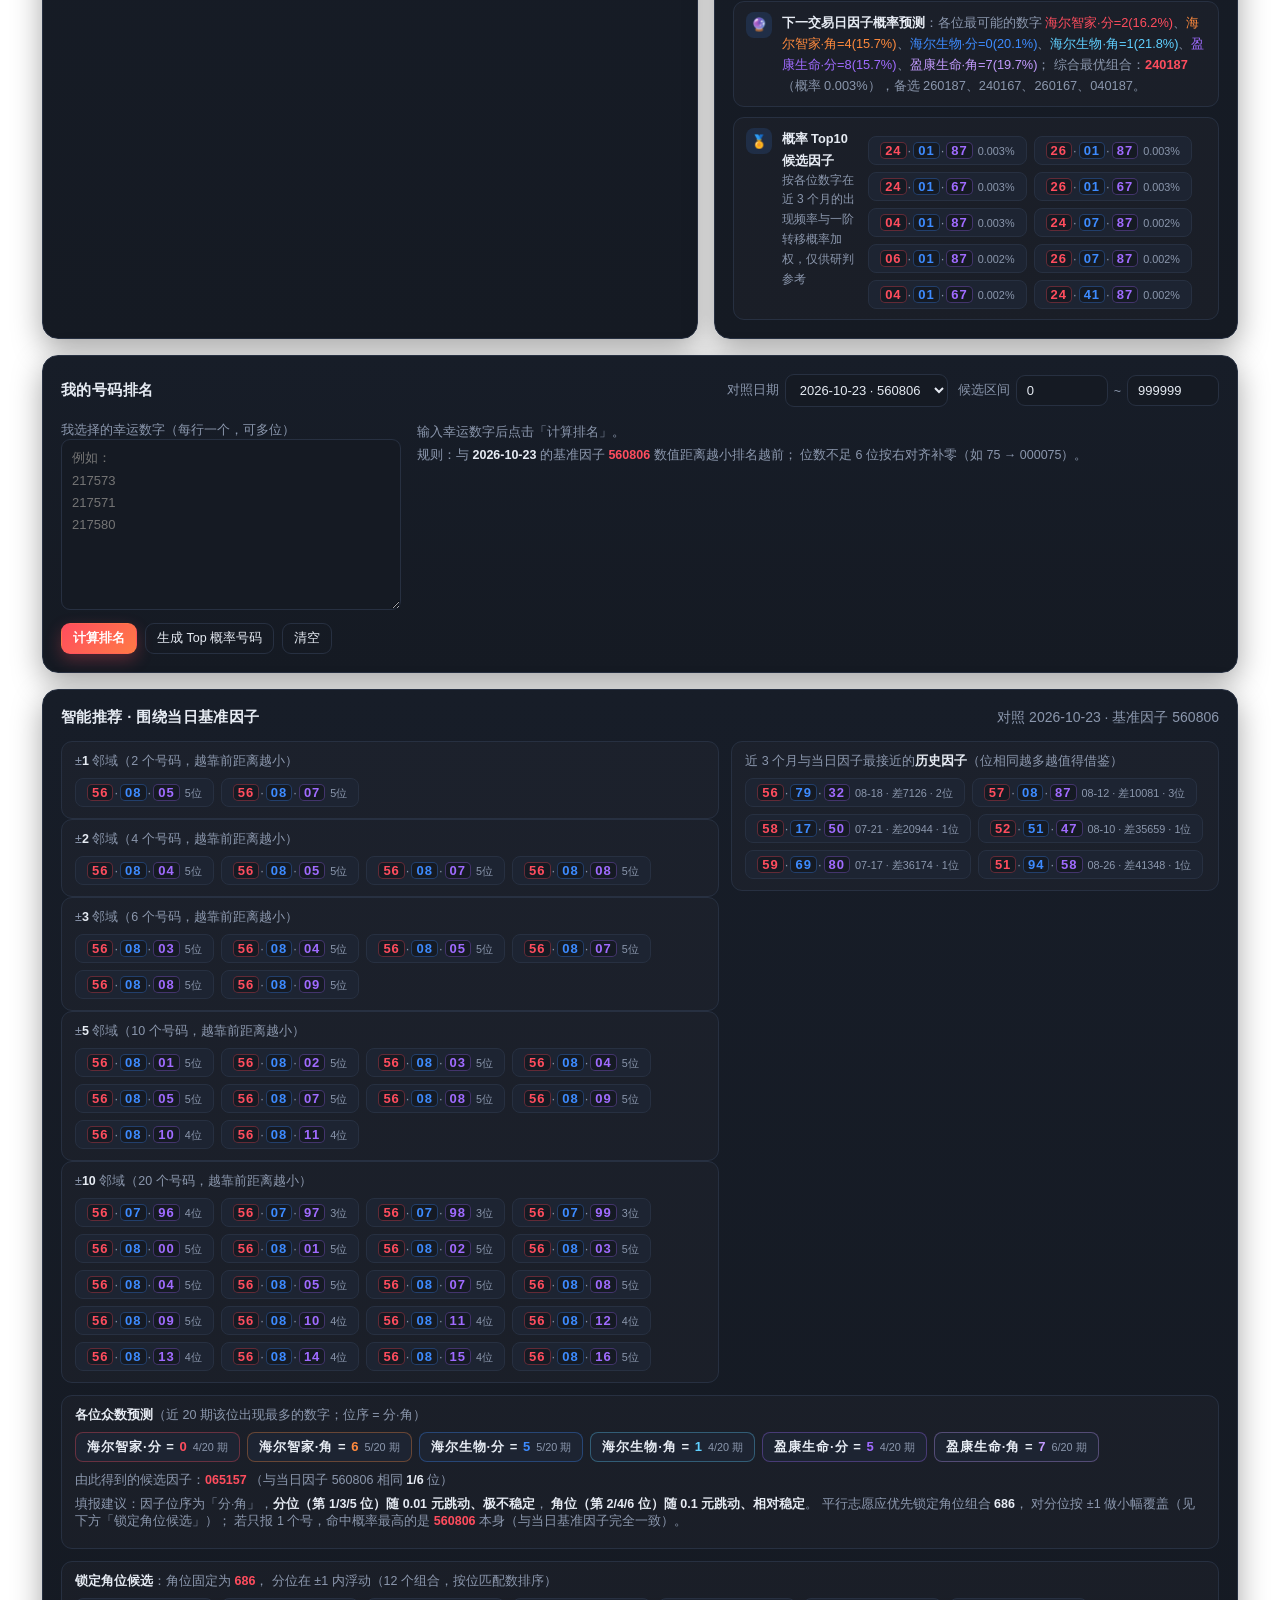
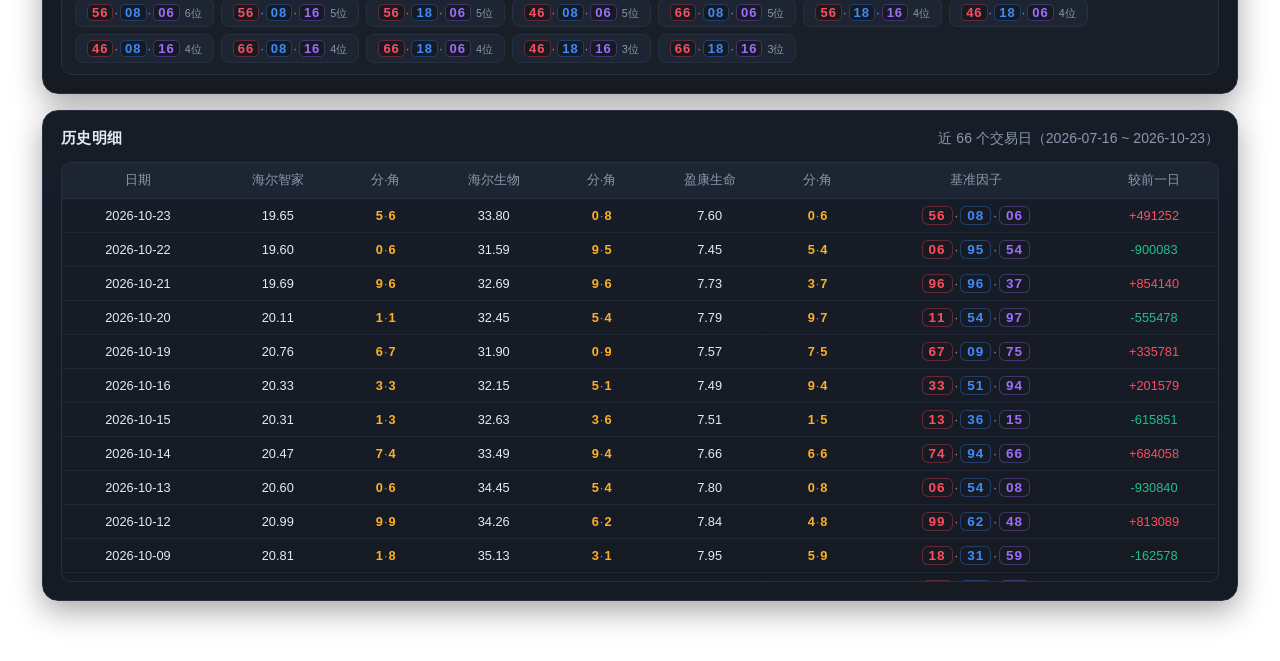
==== commit 3405417a: "feat: 首页新增「访问统计」入口" ====
--- a/index.html
+++ b/index.html
@@ -18,6 +18,7 @@
   <div class="topbar-actions">
     <button class="btn ghost" id="btnRule">规则说明</button>
     <button class="btn ghost" id="btnExport">导出 CSV</button>
+    <a class="btn ghost" href="stats-dashboard/" target="_blank" rel="noopener">访问统计</a>
     <button class="btn primary" id="btnRefresh">更新数据</button>
   </div>
 </header>
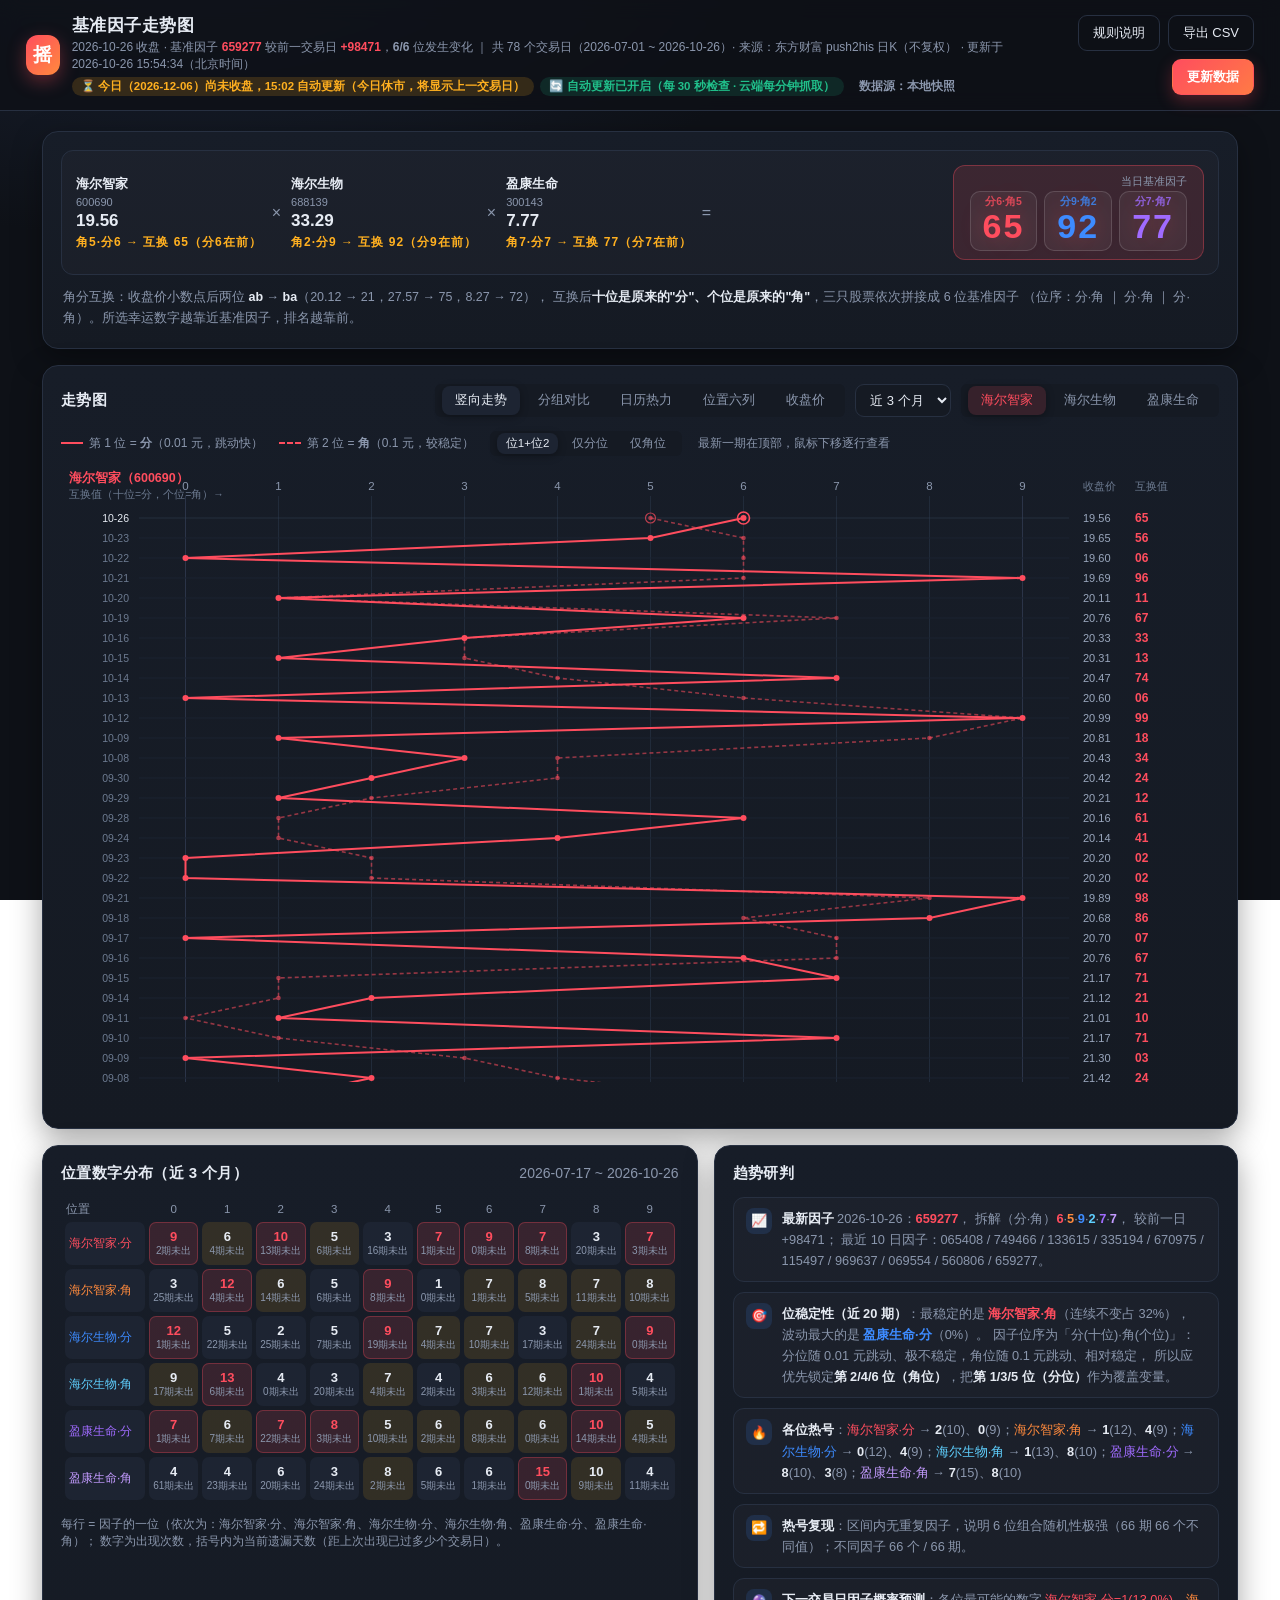
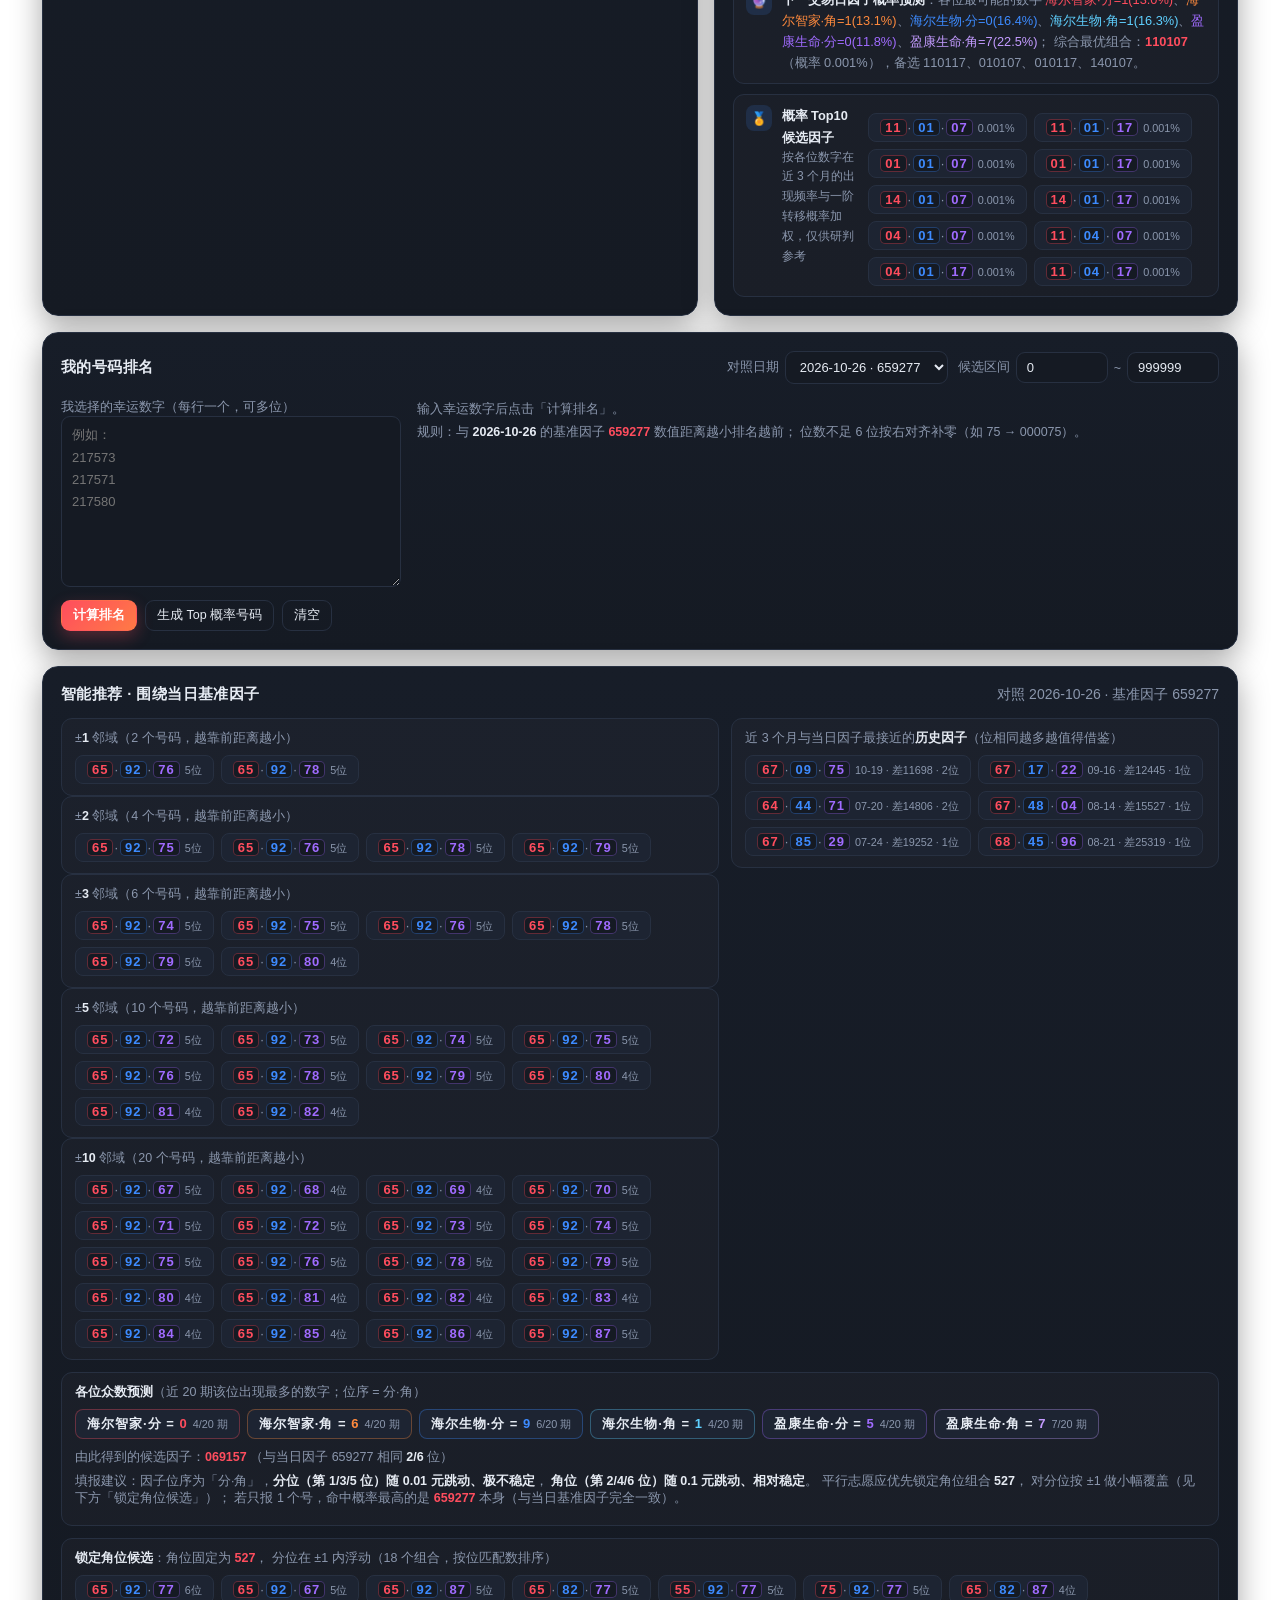
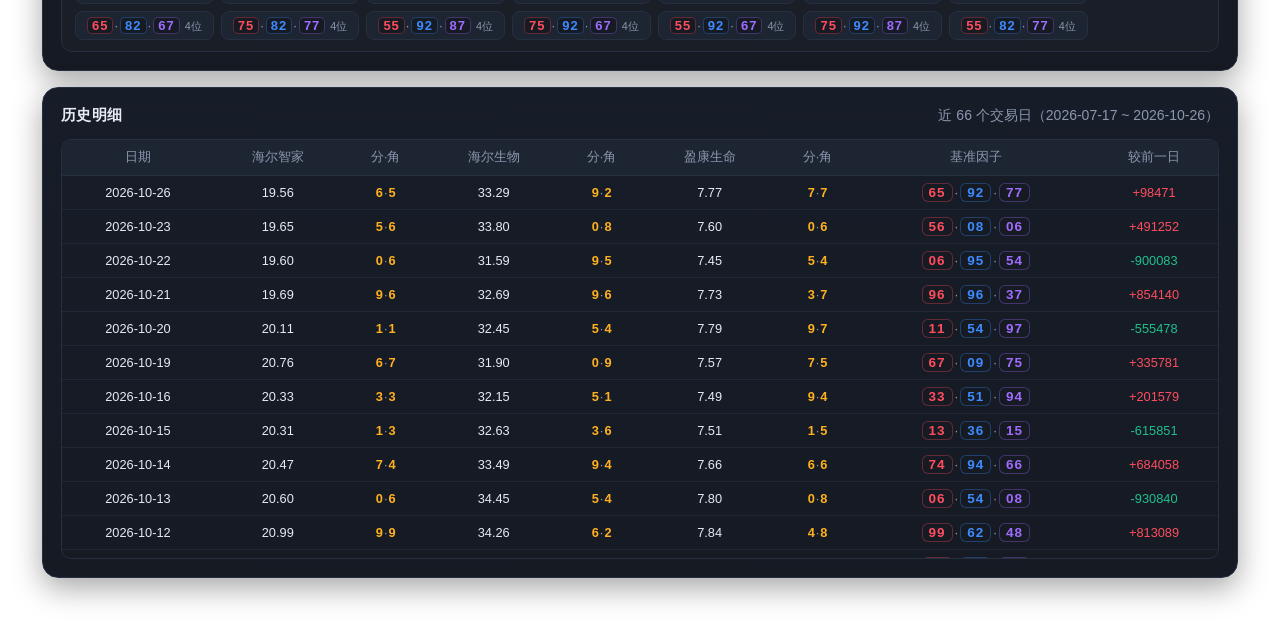
==== commit 5ae53125: "chore: 更新 index.html" ====
--- a/index.html
+++ b/index.html
@@ -18,7 +18,6 @@
   <div class="topbar-actions">
     <button class="btn ghost" id="btnRule">规则说明</button>
     <button class="btn ghost" id="btnExport">导出 CSV</button>
-    <a class="btn ghost" href="stats-dashboard/" target="_blank" rel="noopener">访问统计</a>
     <button class="btn primary" id="btnRefresh">更新数据</button>
   </div>
 </header>
--- a/styles.css
+++ b/styles.css
@@ -68,7 +68,7 @@
   opacity: 0; transform: translateY(10px); transition: .25s ease; pointer-events: none;
 }
 .toast-msg.show { opacity: 1; transform: none; }
-.topbar-actions { display: flex; gap: 8px; }
+.topbar-actions { display: flex; gap: 8px; flex-wrap: wrap; justify-content: flex-end; }
 
 .btn {
   border: 1px solid var(--line);
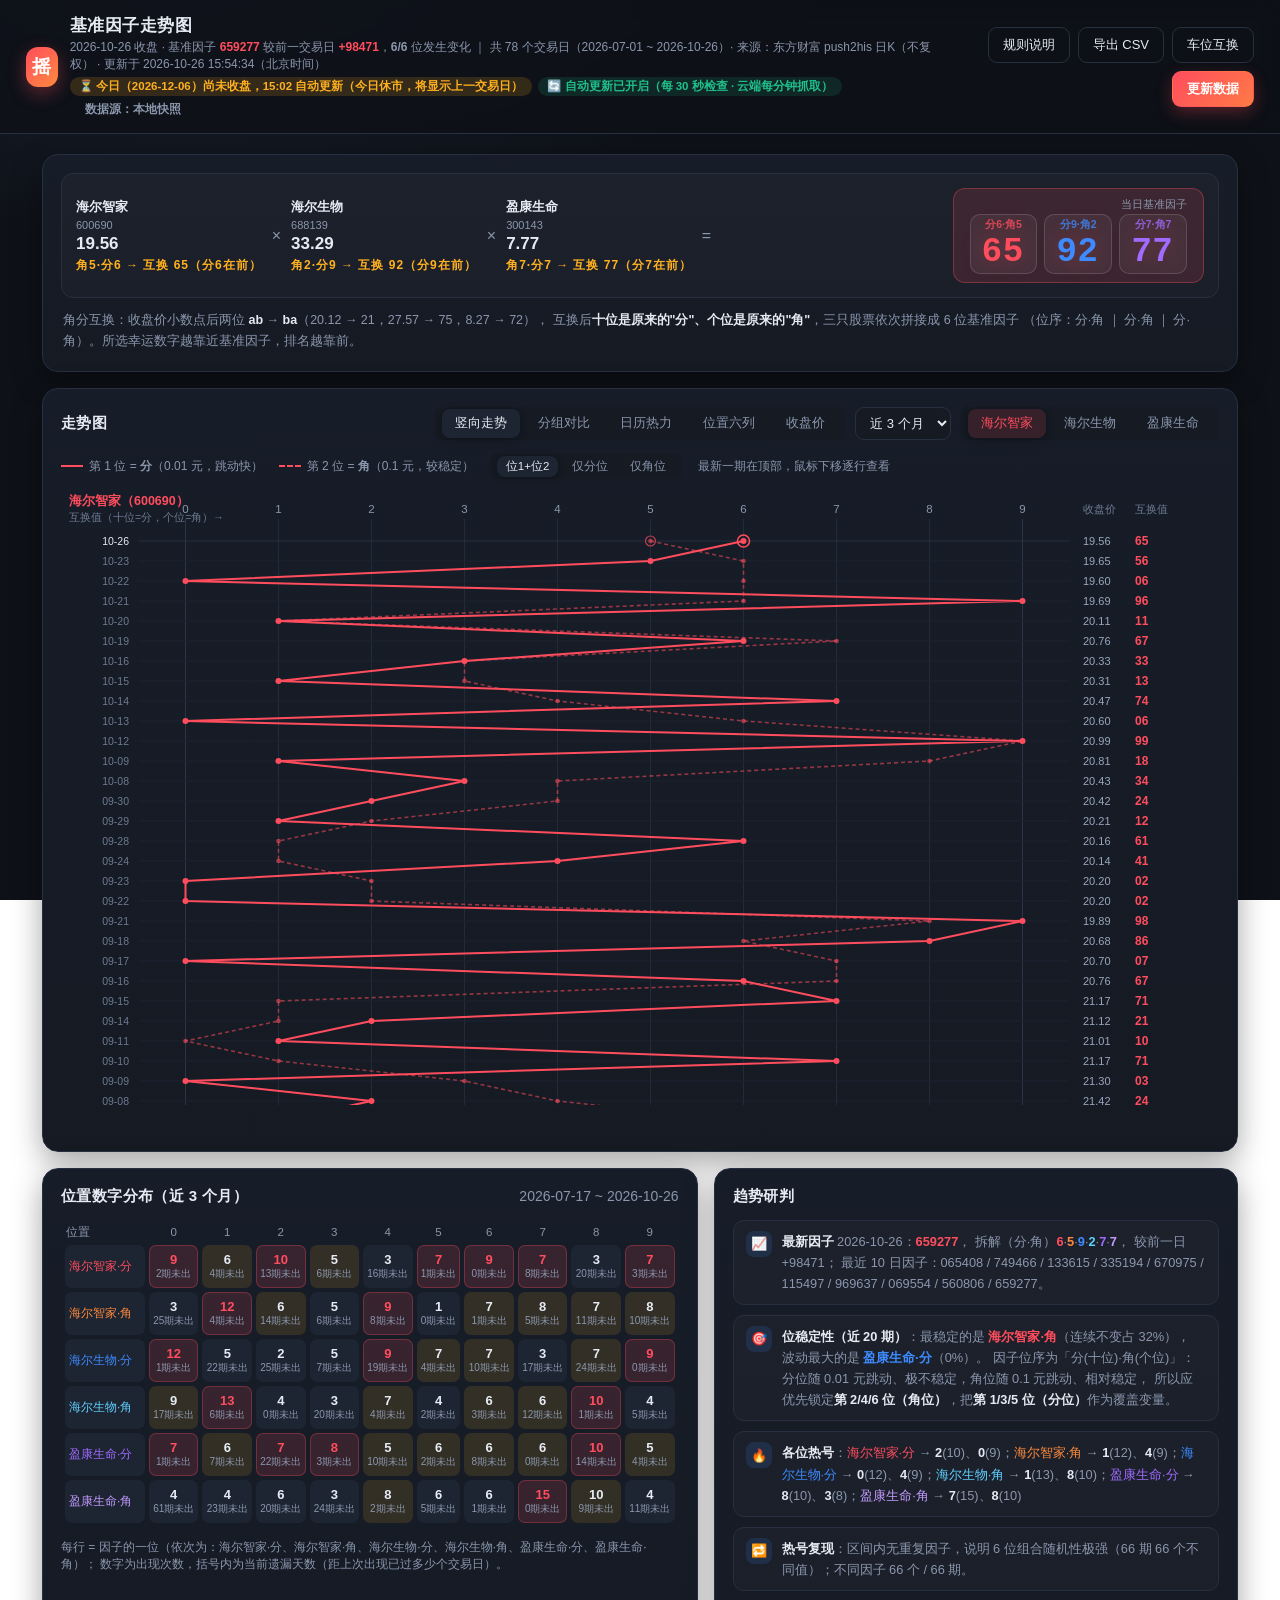
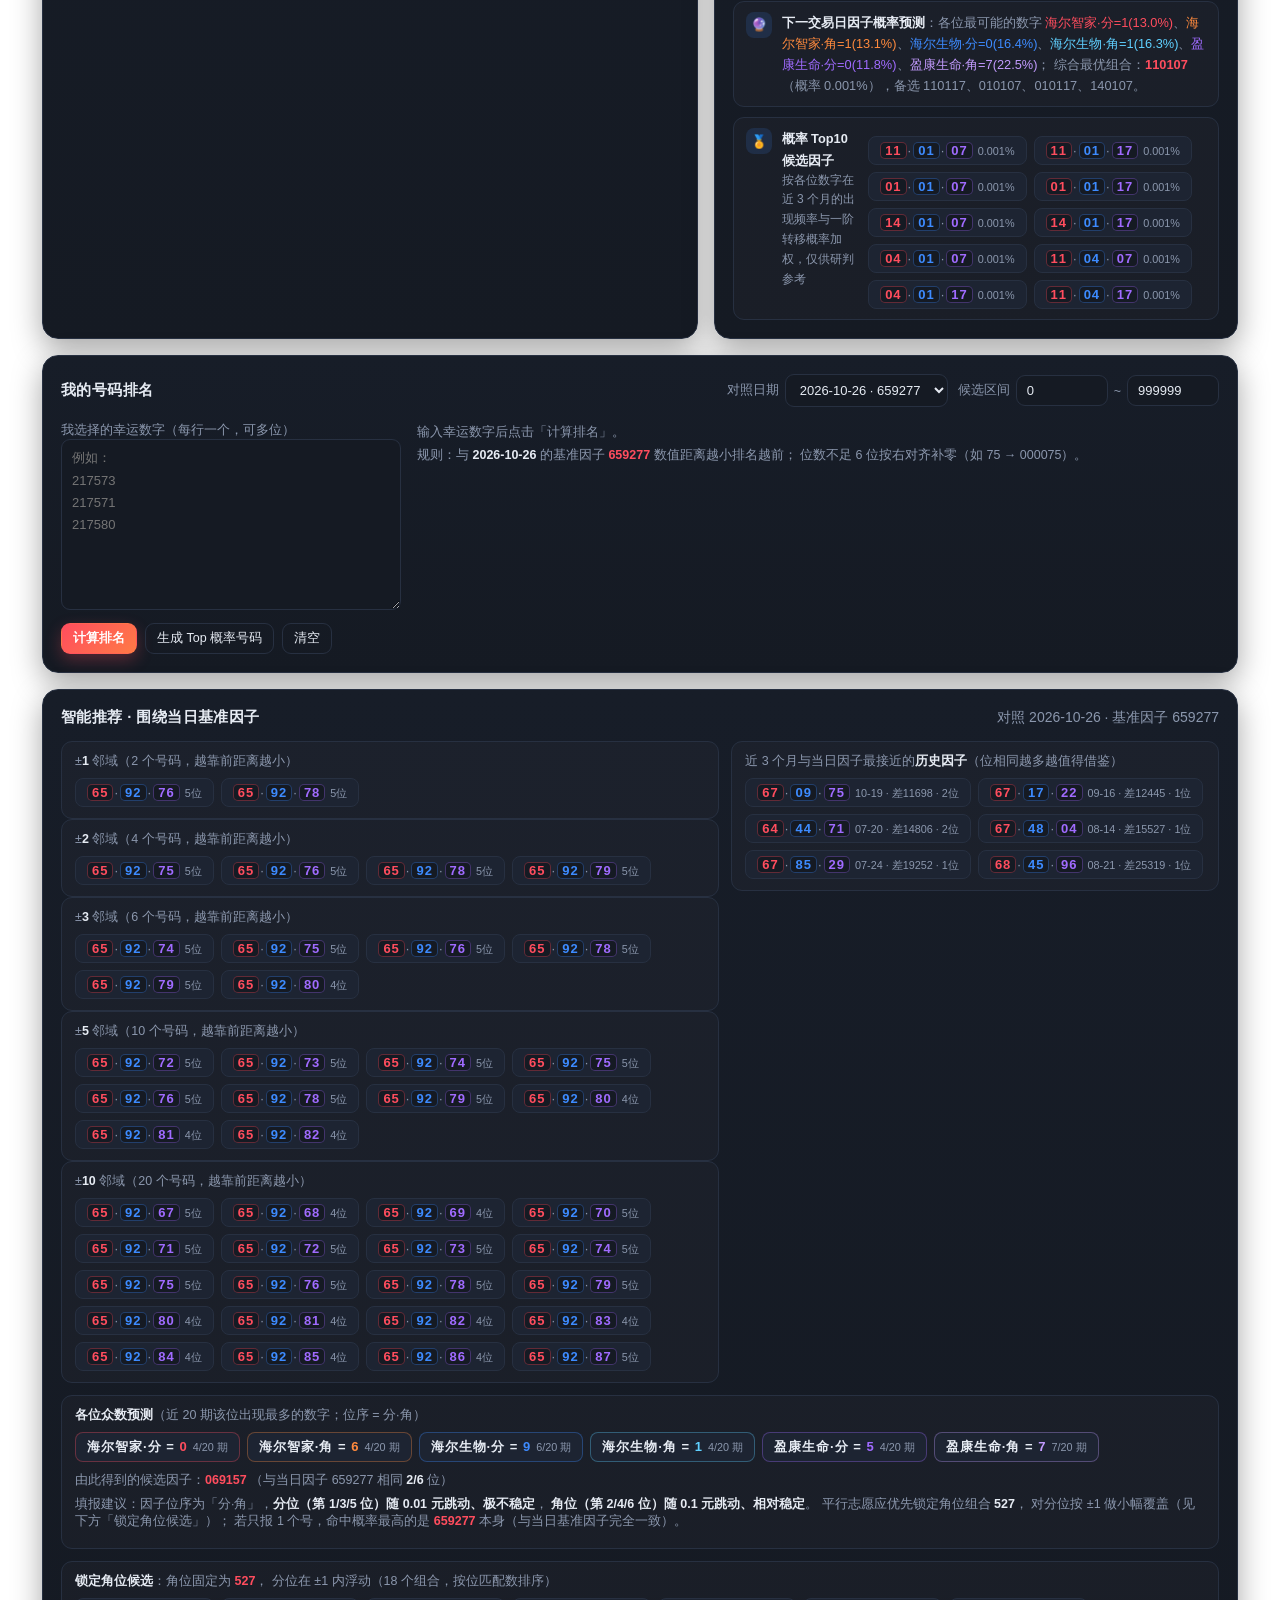
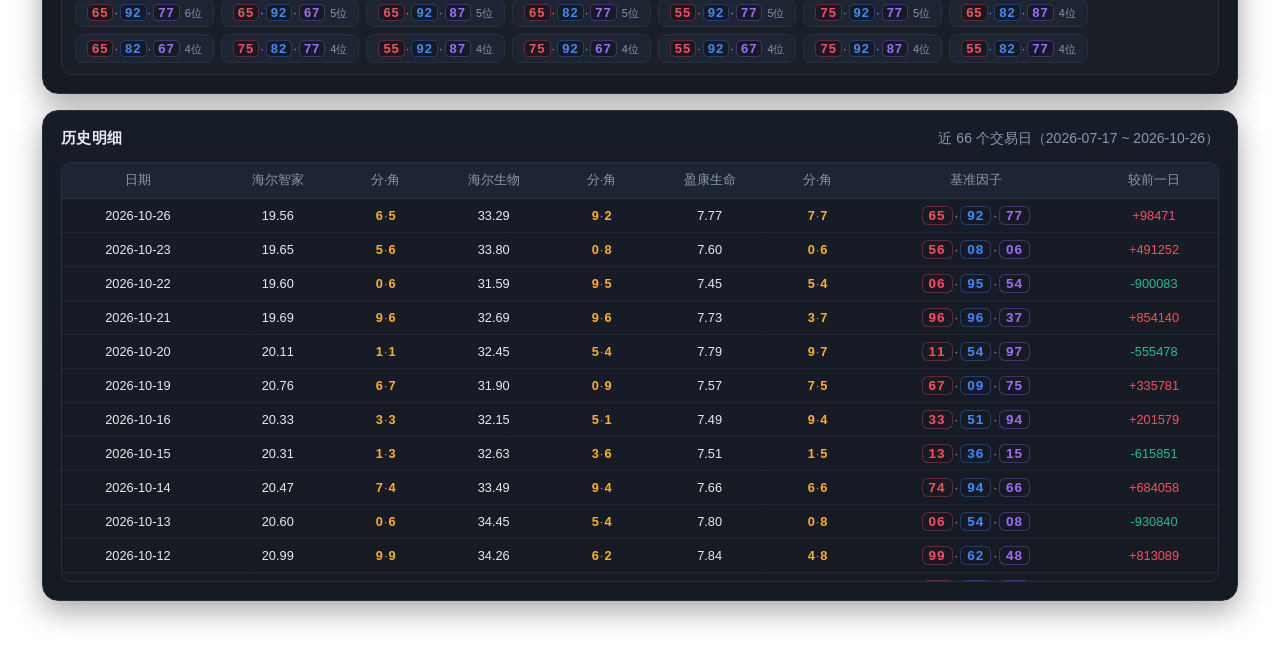
==== commit 27da5b3a: "chore: 更新 index.html" ====
--- a/index.html
+++ b/index.html
@@ -18,6 +18,7 @@
   <div class="topbar-actions">
     <button class="btn ghost" id="btnRule">规则说明</button>
     <button class="btn ghost" id="btnExport">导出 CSV</button>
+    <a class="btn ghost" href="parking/">车位互换</a>
     <button class="btn primary" id="btnRefresh">更新数据</button>
   </div>
 </header>
